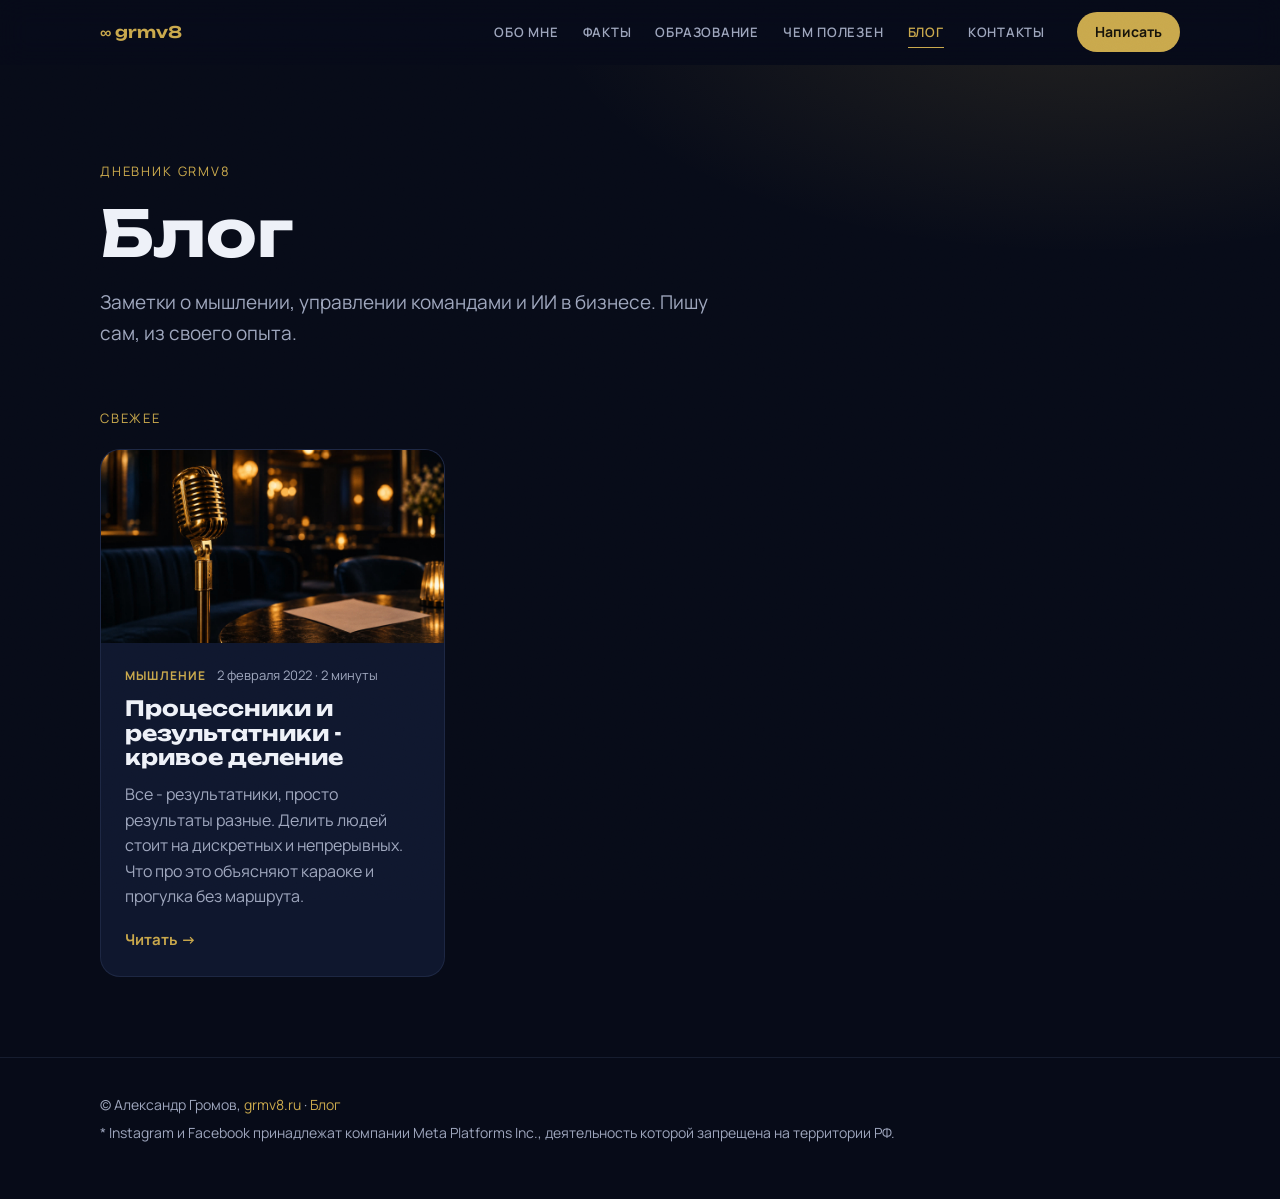
==== blog/index.html @ 62d832f7 "grmv8.ru: верхнее меню на всех страницах и виджет «осталось читать» в статье Co-Authored-By: Claude " ====
<!DOCTYPE html>
<html lang="ru">
<head>
<meta charset="UTF-8">
<meta name="viewport" content="width=device-width, initial-scale=1, viewport-fit=cover">
<title>Блог Александра Громова - мышление, управление, ИИ</title>
<meta name="description" content="Заметки Александра Громова (grmv8) о мышлении, управлении командами и ИИ в бизнесе. Из опыта топ-менеджера и трекера.">
<link rel="canonical" href="https://grmv8.ru/blog/">
<meta name="robots" content="index, follow">
<meta property="og:type" content="website">
<meta property="og:url" content="https://grmv8.ru/blog/">
<meta property="og:title" content="Блог Александра Громова">
<meta property="og:description" content="Заметки о мышлении, управлении командами и ИИ в бизнесе.">
<meta property="og:image" content="https://grmv8.ru/img/blog/diskretnye-i-nepreryvnye-og.jpg">
<meta property="og:locale" content="ru_RU">
<meta name="twitter:card" content="summary_large_image">
<link rel="icon" type="image/svg+xml" href="data:image/svg+xml;charset=utf-8,%3Csvg xmlns='http://www.w3.org/2000/svg' viewBox='0 0 100 100'%3E%3Cstyle%3E@keyframes rot { 0%25, 20%25 { transform: rotate(0deg); } 40%25, 70%25 { transform: rotate(90deg); } 90%25, 100%25 { transform: rotate(0deg); } } .sym { font-family: sans-serif; font-size: 80px; font-weight: bold; fill: %23c9a84c; transform-origin: 50px 50px; animation: rot 4s infinite ease-in-out; }%3C/style%3E%3Crect width='100' height='100' fill='%230b1224' rx='20'/%3E%3Ctext x='50' y='76' text-anchor='middle' class='sym'%3E∞%3C/text%3E%3C/svg%3E">
<link rel="preconnect" href="https://fonts.googleapis.com">
<link rel="preconnect" href="https://fonts.gstatic.com" crossorigin>
<link href="https://fonts.googleapis.com/css2?family=Manrope:wght@400;500;600;700&family=Unbounded:wght@500;600;700&display=swap" rel="stylesheet">
<link rel="stylesheet" href="/blog/blog.css">

<script type="application/ld+json">
{
  "@context": "https://schema.org",
  "@type": "Blog",
  "name": "Блог Александра Громова",
  "url": "https://grmv8.ru/blog/",
  "inLanguage": "ru-RU",
  "author": {"@type": "Person", "@id": "https://grmv8.ru/#person", "name": "Александр Громов", "url": "https://grmv8.ru/"},
  "blogPost": [
    {"@type": "BlogPosting", "headline": "Процессники и результатники - кривое деление", "url": "https://grmv8.ru/blog/diskretnye-i-nepreryvnye/", "datePublished": "2022-02-02", "image": "https://grmv8.ru/img/blog/diskretnye-i-nepreryvnye.jpg"}
  ]
}
</script>
</head>
<body>
<div class="prog" aria-hidden="true"></div>

<div class="topbar">
  <div class="wrap">
    <a class="tlogo" href="/"><span>∞</span> grmv8</a>
    <nav class="tnav" id="tnav">
      <a href="/#kto">Обо мне</a>
      <a href="/#fakty">Факты</a>
      <a href="/#obrazovanie">Образование</a>
      <a href="/#napravleniya">Чем полезен</a>
      <a href="/blog/" class="on">Блог</a>
      <a href="/#kontakty">Контакты</a>
    </nav>
    <a class="tcta" href="https://t.me/grmv8">Написать</a>
    <button class="burger" type="button" aria-label="Меню" aria-controls="tnav" aria-expanded="false"><i></i><i></i><i></i></button>
  </div>
</div>

<header class="bhead">
  <div class="wrap">
    <div class="kicker">Дневник grmv8</div>
    <h1>Блог</h1>
    <p>Заметки о мышлении, управлении командами и ИИ в бизнесе. Пишу сам, из своего опыта.</p>
  </div>
</header>

<main class="fresh">
  <div class="wrap">
    <div class="kicker">Свежее</div>
    <div class="plist">
      <a class="pcard rv" href="/blog/diskretnye-i-nepreryvnye/">
        <img src="/img/blog/diskretnye-i-nepreryvnye.jpg" alt="Золотой микрофон в пустом караоке-баре" width="1600" height="900" loading="lazy">
        <div class="in">
          <div class="pmeta"><b>Мышление</b>2 февраля 2022 · 2 минуты</div>
          <h2>Процессники и результатники - кривое деление</h2>
          <p>Все - результатники, просто результаты разные. Делить людей стоит на дискретных и непрерывных. Что про это объясняют караоке и прогулка без маршрута.</p>
          <span class="go">Читать →</span>
        </div>
      </a>
    </div>
  </div>
</main>

<footer>
  <div class="wrap">
    <p>© Александр Громов, <a href="/">grmv8.ru</a> · <a href="/blog/">Блог</a></p>
    <p>* Instagram и Facebook принадлежат компании Meta Platforms Inc., деятельность которой запрещена на территории РФ.</p>
  </div>
</footer>

<script>
(function(){
  var prog=document.querySelector('.prog');
  function onScroll(){var h=document.documentElement,m=h.scrollHeight-h.clientHeight;prog.style.transform='scaleX('+(m>0?h.scrollTop/m:0)+')'}
  addEventListener('scroll',onScroll,{passive:true});onScroll();
  // top navigation
  var bar=document.querySelector('.topbar'),bg=bar.querySelector('.burger');
  bg.addEventListener('click',function(){var o=bar.classList.toggle('open');bg.setAttribute('aria-expanded',o)});
  bar.querySelectorAll('.tnav a').forEach(function(a){a.addEventListener('click',function(){bar.classList.remove('open');bg.setAttribute('aria-expanded','false')})});
  addEventListener('scroll',function(){bar.classList.toggle('solid',scrollY>40)},{passive:true});
  var io=new IntersectionObserver(function(es){es.forEach(function(e){if(e.isIntersecting){e.target.classList.add('on');io.unobserve(e.target)}})},{threshold:.15});
  document.querySelectorAll('.rv').forEach(function(el){io.observe(el)});
})();
</script>
</body>
</html>
---- blog/blog.css ----
:root{
  --ink:#070b18; --ink2:#0b1224; --card:#0f172e; --line:rgba(150,170,230,.11);
  --gold:#c9a84c; --gold2:#e0bf5e; --text:#eef1f8; --muted:#9ea6bd;
}
*{box-sizing:border-box}
html{scroll-behavior:smooth}
body{margin:0;background:var(--ink);color:var(--text);font:400 17px/1.6 Manrope,system-ui,sans-serif;-webkit-font-smoothing:antialiased}
a{color:inherit}
img{max-width:100%;height:auto}
h1,h2,h3{font-family:Unbounded,Manrope,sans-serif;font-weight:700;line-height:1.18;margin:0}
.wrap{max-width:1120px;margin:0 auto;padding:0 20px}
.gold{color:var(--gold)}

/* top navigation */
.topbar{position:sticky;top:0;z-index:50;background:rgba(7,11,24,.72);backdrop-filter:blur(14px) saturate(140%);-webkit-backdrop-filter:blur(14px) saturate(140%);border-bottom:1px solid transparent;transition:background .3s,border-color .3s}
.topbar.solid{background:rgba(7,11,24,.9);border-bottom-color:var(--line)}
.topbar .wrap{display:flex;align-items:center;gap:22px;min-height:64px}
.tlogo{font:600 16px Unbounded,sans-serif;color:var(--gold);text-decoration:none;white-space:nowrap}
.tlogo span{display:inline-block;transition:transform .6s}
.tlogo:hover span{transform:rotate(180deg)}
.tnav{display:flex;gap:4px;margin-left:auto}
.tnav a{position:relative;padding:8px 10px;font-size:13px;font-weight:600;letter-spacing:.06em;text-transform:uppercase;text-decoration:none;color:var(--muted);transition:color .2s}
.tnav a::after{content:"";position:absolute;left:10px;right:10px;bottom:2px;height:1px;background:var(--gold);transform:scaleX(0);transform-origin:0 50%;transition:transform .35s}
.tnav a:hover,.tnav a.on{color:var(--gold)}
.tnav a:hover::after,.tnav a.on::after{transform:scaleX(1)}
.tcta{padding:9px 18px;border-radius:999px;background:var(--gold);color:#16130a;font-weight:700;font-size:14px;text-decoration:none;white-space:nowrap;transition:background .2s}
.tcta:hover{background:var(--gold2)}
.burger{display:none;width:44px;height:44px;margin-right:-10px;border:0;background:none;cursor:pointer;padding:12px 10px;flex-direction:column;justify-content:space-between}
.burger i{display:block;height:2px;border-radius:2px;background:var(--text);transition:transform .3s,opacity .3s}
.topbar.open .burger i:nth-child(1){transform:translateY(8px) rotate(45deg)}
.topbar.open .burger i:nth-child(2){opacity:0}
.topbar.open .burger i:nth-child(3){transform:translateY(-8px) rotate(-45deg)}
@media (max-width:1000px){
  .burger{display:flex}
  .tcta{margin-left:auto}
  .tnav{position:absolute;top:100%;left:0;right:0;flex-direction:column;gap:0;margin:0;padding:8px 20px 18px;background:rgba(7,11,24,.97);border-bottom:1px solid var(--line);opacity:0;visibility:hidden;transform:translateY(-8px);transition:opacity .25s,transform .25s,visibility .25s}
  .topbar.open .tnav{opacity:1;visibility:visible;transform:none}
  .tnav a{padding:14px 0;font-size:14px;border-bottom:1px solid var(--line)}
  .tnav a:last-child{border-bottom:0}
  .tnav a::after{display:none}
}
section[id]{scroll-margin-top:72px}

/* blog index */
.bhead{padding:clamp(48px,8vw,96px) 0 36px;background:radial-gradient(900px 420px at 85% -20%,rgba(201,168,76,.14),transparent 60%)}
.kicker{font-size:13px;letter-spacing:.14em;text-transform:uppercase;color:var(--gold);margin-bottom:14px}
.bhead h1{font-size:clamp(34px,6vw,64px);margin-bottom:16px}
.bhead p{max-width:640px;color:var(--muted);font-size:19px;margin:0}
.fresh{padding:24px 0 80px}
.fresh .kicker{margin-bottom:20px}
.plist{display:grid;grid-template-columns:repeat(auto-fill,minmax(320px,1fr));gap:22px}
.pcard{display:flex;flex-direction:column;background:var(--card);border:1px solid var(--line);border-radius:20px;overflow:hidden;text-decoration:none;transition:.3s}
.pcard:hover{border-color:rgba(201,168,76,.55);transform:translateY(-4px);box-shadow:0 24px 50px -20px rgba(0,0,0,.6)}
.pcard img{display:block;width:100%;aspect-ratio:16/9;object-fit:cover}
.pcard .in{padding:22px 24px 24px;display:flex;flex-direction:column;flex:1}
.pmeta{font-size:13px;color:var(--muted);margin-bottom:10px}
.pmeta b{color:var(--gold);font-weight:700;letter-spacing:.1em;text-transform:uppercase;font-size:12px;margin-right:10px}
.pcard h2{font-size:21px;margin-bottom:12px}
.pcard p{margin:0 0 18px;color:var(--muted);font-size:16px}
.pcard .go{margin-top:auto;color:var(--gold);font-weight:700;font-size:15px}

/* article */
.post{display:grid;grid-template-columns:minmax(0,1fr) 300px;gap:56px;padding:40px 0 72px;align-items:start}
@media (max-width:980px){.post{grid-template-columns:1fr;gap:36px}}
.crumbs{font-size:12px;letter-spacing:.12em;text-transform:uppercase;color:var(--muted);margin-bottom:18px}
.crumbs a{text-decoration:none}
.crumbs a:hover{color:var(--gold)}
.crumbs i{font-style:normal;opacity:.4;margin:0 8px}
.post h1{font-size:clamp(30px,4.6vw,48px);margin-bottom:26px;letter-spacing:-.01em}
.hero-fig{margin:0 0 26px}
.hero-fig img{display:block;width:100%;aspect-ratio:16/9;object-fit:cover;border-radius:18px;border:1px solid var(--line)}
.dek{font:italic 400 clamp(19px,2.2vw,23px)/1.5 Lora,Georgia,serif;color:#d9deec;margin:0 0 22px;max-width:640px}
.byline{display:flex;flex-wrap:wrap;align-items:center;gap:8px 12px;font-size:14px;color:var(--muted);padding-bottom:24px;border-bottom:1px solid var(--line);margin-bottom:30px}
.byline img{width:34px;height:34px;border-radius:50%;object-fit:cover;object-position:50% 12%;border:1px solid rgba(201,168,76,.5)}
.byline b{color:var(--text)}
.byline .dot{opacity:.4}
.byline a{color:var(--gold)}
.toc{background:linear-gradient(160deg,rgba(201,168,76,.08),rgba(201,168,76,0) 60%),var(--card);border:1px solid var(--line);border-radius:16px;padding:20px 22px;margin-bottom:36px}
.toc small{display:block;font-size:12px;letter-spacing:.14em;text-transform:uppercase;color:var(--gold);margin-bottom:12px}
.toc ol{margin:0;padding:0;list-style:none;display:grid;grid-template-columns:1fr 1fr;gap:10px 28px;counter-reset:t}
.toc li{counter-increment:t;font-size:15px}
.toc li::before{content:"0" counter(t);color:var(--gold);font:700 12px Unbounded,sans-serif;margin-right:10px}
.toc a{text-decoration:none;color:var(--text)}
.toc a:hover{color:var(--gold)}
@media (max-width:560px){.toc ol{grid-template-columns:1fr}}
.body{font:400 19px/1.75 Lora,Georgia,serif;color:#dde2ef;max-width:680px}
.body p{margin:0 0 22px}
.body .first{font-weight:600;font-size:21px;color:var(--text)}
.body a{color:var(--gold);text-decoration-color:rgba(201,168,76,.4);text-underline-offset:3px}
.body a:hover{text-decoration-color:var(--gold)}
.num{font:700 12px Unbounded,sans-serif;color:var(--gold);margin:44px 0 8px;letter-spacing:.1em}
.body h2{font-size:clamp(22px,3vw,28px);margin:0 0 18px;color:var(--text)}
.quote{margin:34px 0;padding:22px 26px;border-left:3px solid var(--gold);background:linear-gradient(90deg,rgba(201,168,76,.12),rgba(201,168,76,0) 80%);border-radius:0 14px 14px 0}
.quote p{margin:0;font:600 clamp(20px,2.6vw,25px)/1.45 Unbounded,sans-serif;color:var(--text)}
.quote small{display:block;margin-top:10px;font:400 13px Manrope,sans-serif;color:var(--muted);letter-spacing:.08em;text-transform:uppercase}
.note{margin:30px 0;padding:18px 22px;background:var(--card);border:1px solid var(--line);border-radius:14px;font:400 16px/1.6 Manrope,sans-serif;color:var(--muted)}
.note b{color:var(--text)}
.src{font:400 14px Manrope,sans-serif;color:var(--muted);margin-top:34px}
.share{display:flex;flex-wrap:wrap;align-items:center;gap:10px;margin:28px 0 0;font:400 14px Manrope,sans-serif;color:var(--muted)}
.share a,.share button{font:600 14px Manrope,sans-serif;color:var(--text);background:none;border:1px solid var(--line);border-radius:999px;padding:8px 16px;text-decoration:none;cursor:pointer;transition:.2s}
.share a:hover,.share button:hover{border-color:var(--gold);color:var(--gold)}

/* sidebar */
.side{position:sticky;top:88px;display:grid;gap:16px}
@media (max-width:980px){.side{position:static}}
.scard{background:var(--card);border:1px solid var(--line);border-top:2px solid var(--gold);border-radius:18px;padding:22px}
.scard small{display:block;font-size:12px;letter-spacing:.14em;text-transform:uppercase;color:var(--muted);margin-bottom:10px}
.scard h3{font-size:18px;margin-bottom:10px}
.scard p{margin:0 0 14px;color:var(--muted);font-size:15px}
.scard ul{list-style:none;margin:0 0 18px;padding:0;font-size:15px}
.scard li{padding-left:22px;position:relative;margin-bottom:6px}
.scard li::before{content:"∞";position:absolute;left:0;color:var(--gold);font-size:13px;top:2px}
.scard .hint{margin:10px 0 0;font-size:13px;text-align:center}
.btn{display:flex;justify-content:center;align-items:center;gap:8px;padding:13px 18px;border-radius:12px;font-weight:700;text-decoration:none;transition:.2s}
.btn-gold{position:relative;overflow:hidden;background:var(--gold);color:#16130a;box-shadow:0 12px 32px -12px rgba(224,191,94,.6)}
.btn-gold:hover{background:var(--gold2)}
.btn-gold::after{content:"";position:absolute;top:0;left:-60%;width:40%;height:100%;background:linear-gradient(100deg,transparent,rgba(255,255,255,.55),transparent);transform:skewX(-20deg);animation:sweep 5s 2.5s infinite;pointer-events:none}
@keyframes sweep{0%{left:-60%}28%,100%{left:130%}}
.btn-line{border:1px solid var(--line);color:var(--text)}
.btn-line:hover{border-color:var(--gold);color:var(--gold)}

/* bottom cta and nav */
.cta{margin:8px 0 0;padding:clamp(28px,5vw,44px);border:1px solid rgba(201,168,76,.35);border-radius:22px;background:radial-gradient(600px 260px at 90% 0,rgba(201,168,76,.16),transparent 70%),var(--card);display:grid;grid-template-columns:1fr auto;gap:24px;align-items:center}
.cta h2{font-size:clamp(22px,3vw,30px);margin-bottom:10px}
.cta p{margin:0;color:var(--muted)}
@media (max-width:720px){.cta{grid-template-columns:1fr}}
.pnav{display:flex;flex-wrap:wrap;gap:12px;margin:28px 0 72px}
.pnav a{flex:1 1 220px;padding:16px 20px;border:1px solid var(--line);border-radius:16px;text-decoration:none;transition:.2s}
.pnav a:hover{border-color:var(--gold)}
.pnav small{display:block;color:var(--muted);font-size:13px}
.pnav strong{font-size:16px}

footer{padding:36px 0 48px;border-top:1px solid var(--line);color:var(--muted);font-size:14px}
footer p{margin:0 0 6px}
footer a{color:var(--gold);text-decoration:none}

/* premium touches */
.prog{position:fixed;top:0;left:0;right:0;height:2px;z-index:70;background:linear-gradient(90deg,#8a6d2a,#f0d27a,#c9a84c);transform-origin:0 50%;transform:scaleX(0);box-shadow:0 0 12px rgba(240,210,122,.6);pointer-events:none}
body::after{content:"";position:fixed;inset:0;z-index:60;pointer-events:none;opacity:.07;mix-blend-mode:overlay;background:url("data:image/svg+xml;utf8,<svg xmlns='http://www.w3.org/2000/svg' width='180' height='180'><filter id='n'><feTurbulence type='fractalNoise' baseFrequency='.85' numOctaves='3' stitchTiles='stitch'/></filter><rect width='100%' height='100%' filter='url(%23n)'/></svg>")}
.rv{opacity:0;transform:translateY(22px);transition:opacity .8s ease,transform .8s ease}
.rv.on{opacity:1;transform:none}
@media (prefers-reduced-motion:reduce){.rv{opacity:1;transform:none;transition:none}.btn-gold::after{display:none}}

/* reading widget: minutes left */
.rw{position:fixed;right:22px;bottom:22px;z-index:65;display:flex;align-items:center;gap:8px;padding:6px 6px 6px 8px;background:rgba(11,18,36,.88);backdrop-filter:blur(12px) saturate(150%);-webkit-backdrop-filter:blur(12px) saturate(150%);border:1px solid rgba(201,168,76,.28);border-radius:999px;box-shadow:0 18px 40px -16px rgba(0,0,0,.7);font:600 13px Manrope,sans-serif;color:var(--text);opacity:0;transform:translateY(14px);pointer-events:none;transition:opacity .4s,transform .4s}
.rw.on{opacity:1;transform:none;pointer-events:auto}
.rw-ring{width:34px;height:34px;flex:none;transform:rotate(-90deg)}
.rw-ring circle{fill:none;stroke-width:3}
.rw-ring .bg{stroke:rgba(150,170,230,.16)}
.rw-ring .fg{stroke:var(--gold2);stroke-linecap:round;stroke-dasharray:94.25;stroke-dashoffset:94.25;transition:stroke-dashoffset .15s linear}
.rw-time{white-space:nowrap;padding-right:6px}
.rw-time b{color:var(--gold2);font-size:15px;margin-right:4px}
.rw-top,.rw-cta{display:inline-flex;align-items:center;justify-content:center;height:36px;border-radius:999px;text-decoration:none;cursor:pointer;overflow:hidden;max-width:0;padding:0;opacity:0;transition:max-width .35s,opacity .3s,padding .35s,background .2s}
.rw-top{border:1px solid var(--line);background:none;color:var(--text);font-size:16px}
.rw-top:hover{border-color:var(--gold);color:var(--gold)}
.rw-cta{background:var(--gold);color:#16130a;font-weight:700;white-space:nowrap}
.rw-cta:hover{background:var(--gold2)}
.rw.up .rw-top{max-width:36px;min-width:36px;opacity:1}
.rw.cta .rw-cta{max-width:160px;padding:0 16px;opacity:1}
@media (max-width:560px){.rw{right:14px;bottom:14px}.rw.cta .rw-cta{padding:0 12px}}
@media (prefers-reduced-motion:reduce){.rw,.rw-ring .fg,.rw-top,.rw-cta{transition:none}}
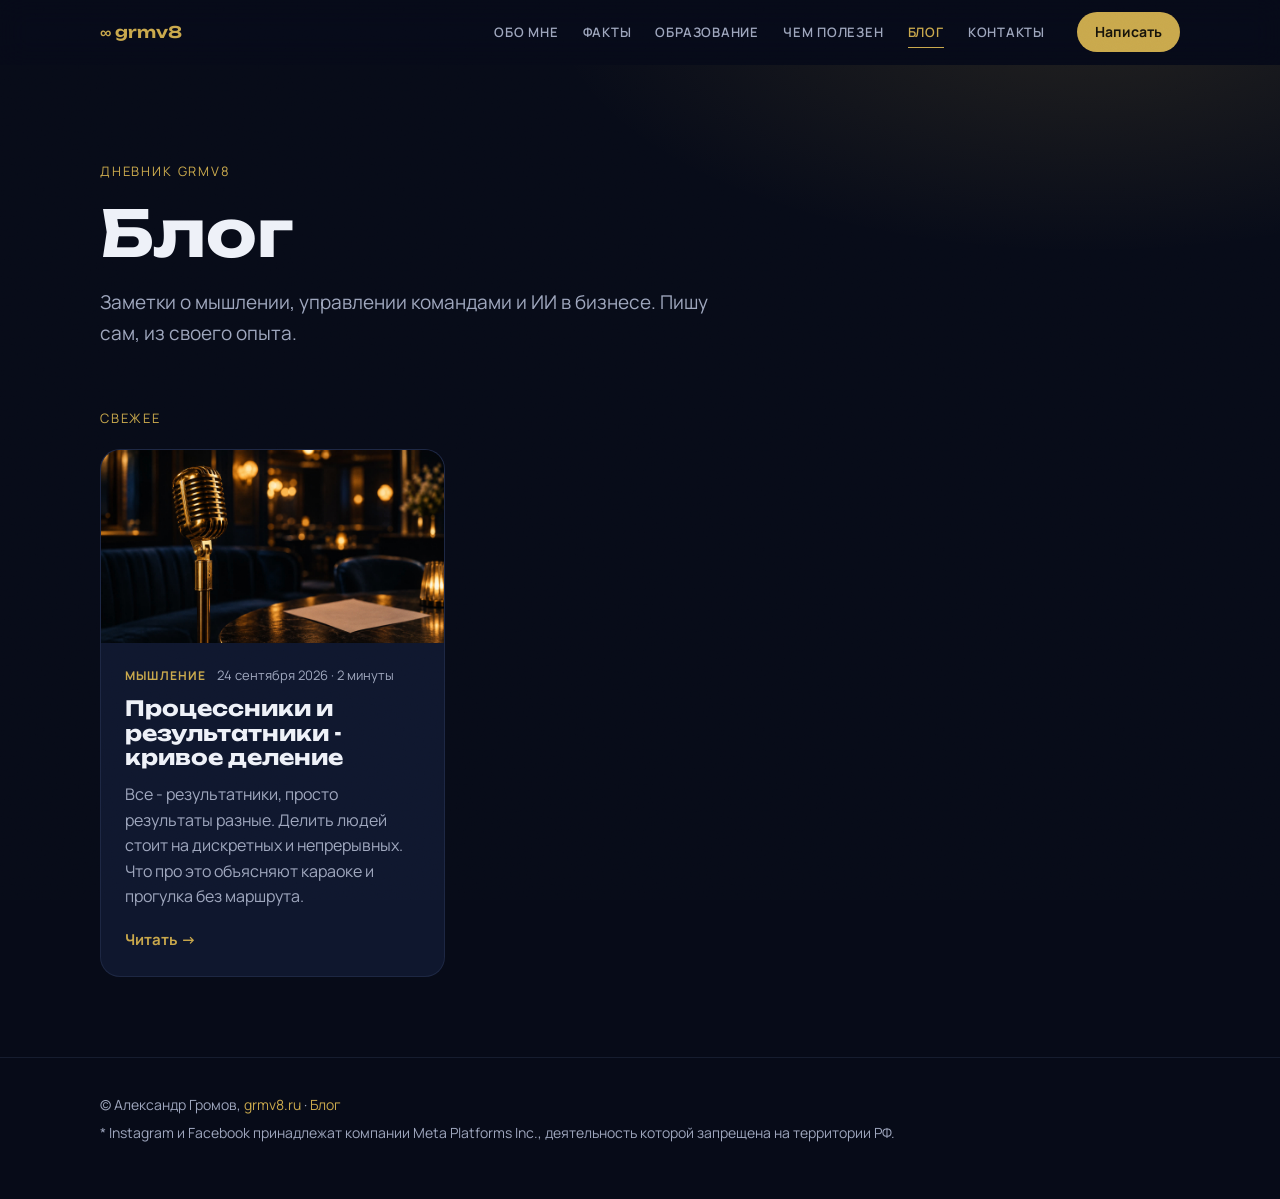
==== commit 82ba5307: "Блог: статья датирована публикацией на сайте (24.09.2026), оригинал из Facebook 02.02.2022 - сноской" ====
--- a/blog/index.html
+++ b/blog/index.html
@@ -29,7 +29,7 @@
   "inLanguage": "ru-RU",
   "author": {"@type": "Person", "@id": "https://grmv8.ru/#person", "name": "Александр Громов", "url": "https://grmv8.ru/"},
   "blogPost": [
-    {"@type": "BlogPosting", "headline": "Процессники и результатники - кривое деление", "url": "https://grmv8.ru/blog/diskretnye-i-nepreryvnye/", "datePublished": "2022-02-02", "image": "https://grmv8.ru/img/blog/diskretnye-i-nepreryvnye.jpg"}
+    {"@type": "BlogPosting", "headline": "Процессники и результатники - кривое деление", "url": "https://grmv8.ru/blog/diskretnye-i-nepreryvnye/", "datePublished": "2026-09-24", "image": "https://grmv8.ru/img/blog/diskretnye-i-nepreryvnye.jpg"}
   ]
 }
 </script>
@@ -68,7 +68,7 @@
       <a class="pcard rv" href="/blog/diskretnye-i-nepreryvnye/">
         <img src="/img/blog/diskretnye-i-nepreryvnye.jpg" alt="Золотой микрофон в пустом караоке-баре" width="1600" height="900" loading="lazy">
         <div class="in">
-          <div class="pmeta"><b>Мышление</b>2 февраля 2022 · 2 минуты</div>
+          <div class="pmeta"><b>Мышление</b>24 сентября 2026 · 2 минуты</div>
           <h2>Процессники и результатники - кривое деление</h2>
           <p>Все - результатники, просто результаты разные. Делить людей стоит на дискретных и непрерывных. Что про это объясняют караоке и прогулка без маршрута.</p>
           <span class="go">Читать →</span>
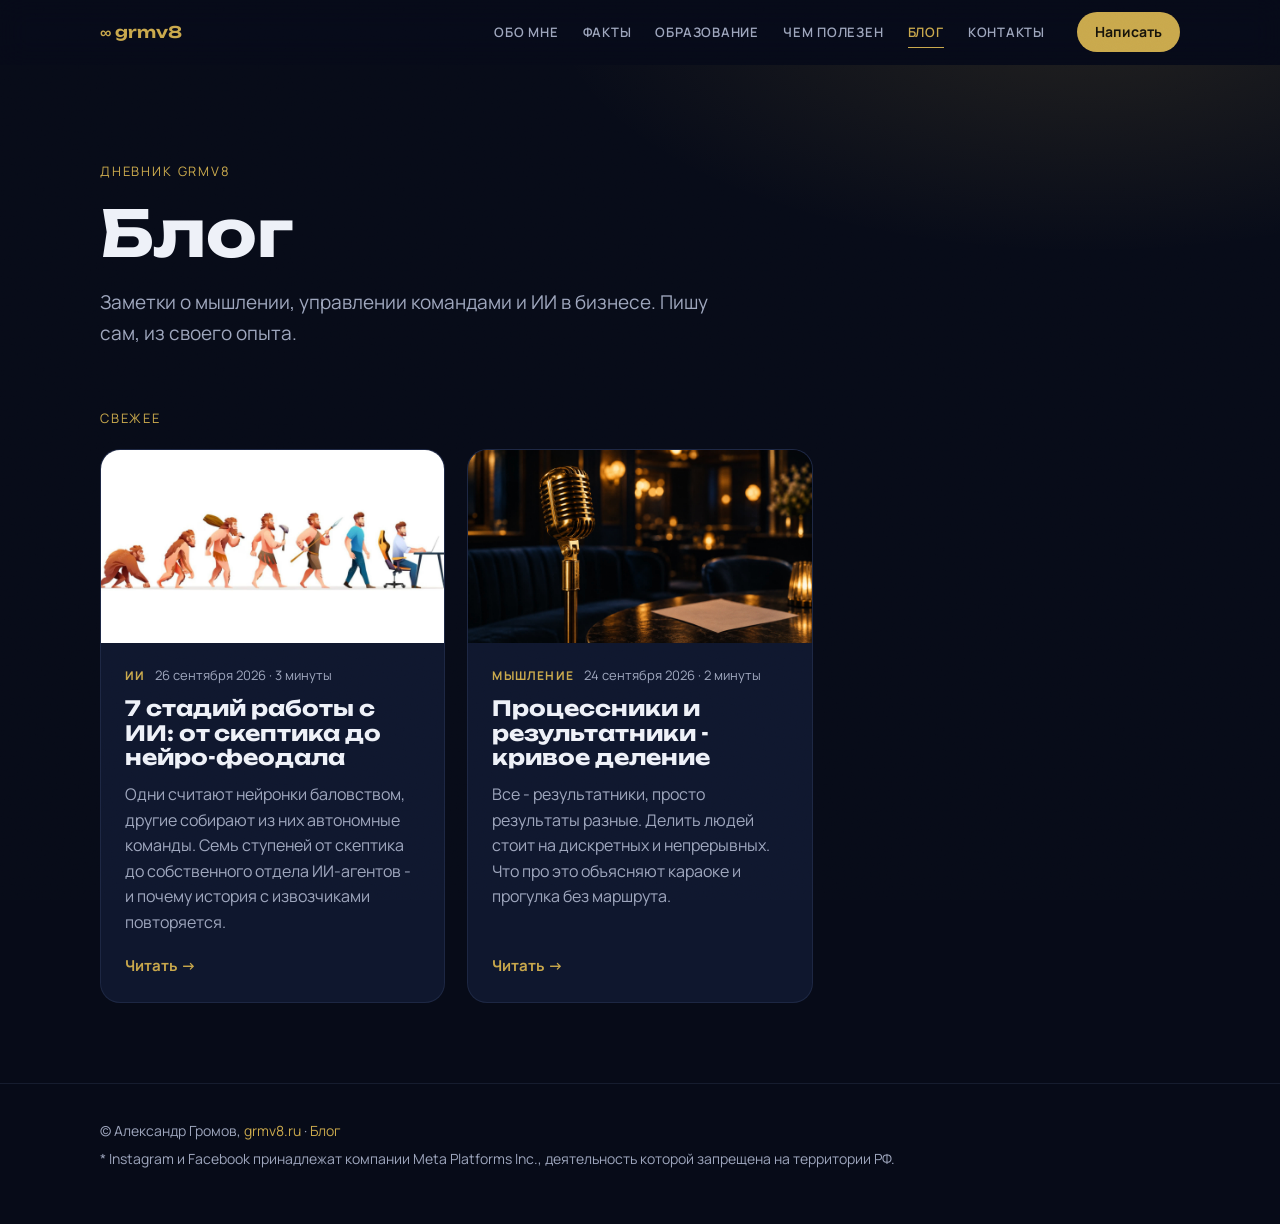
==== commit 7ad140e4: "Блог: статья «7 стадий работы с ИИ: от скептика до нейро-феодала» из урока спринта ТурбоРилс Co-Auth" ====
--- a/blog/index.html
+++ b/blog/index.html
@@ -29,6 +29,7 @@
   "inLanguage": "ru-RU",
   "author": {"@type": "Person", "@id": "https://grmv8.ru/#person", "name": "Александр Громов", "url": "https://grmv8.ru/"},
   "blogPost": [
+    {"@type": "BlogPosting", "headline": "7 стадий работы с ИИ: от скептика до нейро-феодала", "url": "https://grmv8.ru/blog/nejro-feodal/", "datePublished": "2026-09-26", "image": "https://grmv8.ru/img/blog/nejro-feodal.jpg"},
     {"@type": "BlogPosting", "headline": "Процессники и результатники - кривое деление", "url": "https://grmv8.ru/blog/diskretnye-i-nepreryvnye/", "datePublished": "2026-09-24", "image": "https://grmv8.ru/img/blog/diskretnye-i-nepreryvnye.jpg"}
   ]
 }
@@ -65,6 +66,15 @@
   <div class="wrap">
     <div class="kicker">Свежее</div>
     <div class="plist">
+      <a class="pcard rv" href="/blog/nejro-feodal/">
+        <img src="/img/blog/nejro-feodal.jpg" alt="Эволюция человека: от обезьяны до человека за ноутбуком" width="1600" height="900" loading="lazy">
+        <div class="in">
+          <div class="pmeta"><b>ИИ</b>26 сентября 2026 · 3 минуты</div>
+          <h2>7 стадий работы с ИИ: от скептика до нейро-феодала</h2>
+          <p>Одни считают нейронки баловством, другие собирают из них автономные команды. Семь ступеней от скептика до собственного отдела ИИ-агентов - и почему история с извозчиками повторяется.</p>
+          <span class="go">Читать →</span>
+        </div>
+      </a>
       <a class="pcard rv" href="/blog/diskretnye-i-nepreryvnye/">
         <img src="/img/blog/diskretnye-i-nepreryvnye.jpg" alt="Золотой микрофон в пустом караоке-баре" width="1600" height="900" loading="lazy">
         <div class="in">
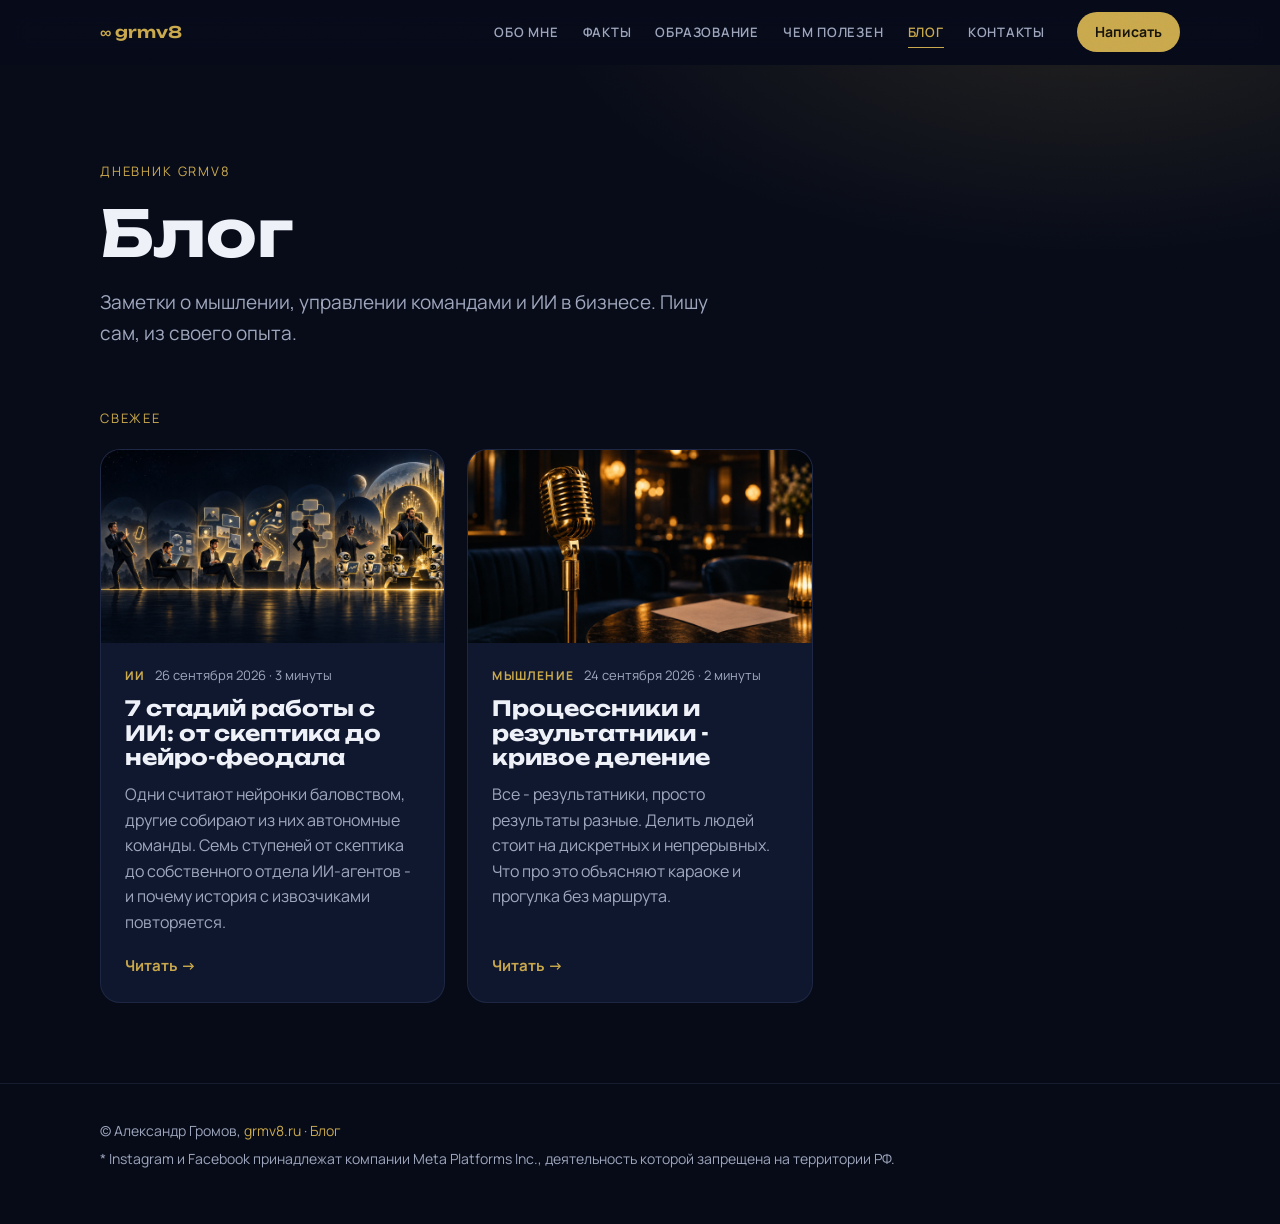
==== commit e83a5980: "Блог: своя обложка статьи про нейро-феодала вместо стоковой Co-Authored-By: Claude Opus 5.5 <noreply" ====
--- a/blog/index.html
+++ b/blog/index.html
@@ -67,7 +67,7 @@
     <div class="kicker">Свежее</div>
     <div class="plist">
       <a class="pcard rv" href="/blog/nejro-feodal/">
-        <img src="/img/blog/nejro-feodal.jpg" alt="Эволюция человека: от обезьяны до человека за ноутбуком" width="1600" height="900" loading="lazy">
+        <img src="/img/blog/nejro-feodal.jpg" alt="Семь стадий работы с ИИ: от скептика с телефоном до нейро-феодала на троне среди ИИ-агентов" width="1600" height="900" loading="lazy">
         <div class="in">
           <div class="pmeta"><b>ИИ</b>26 сентября 2026 · 3 минуты</div>
           <h2>7 стадий работы с ИИ: от скептика до нейро-феодала</h2>
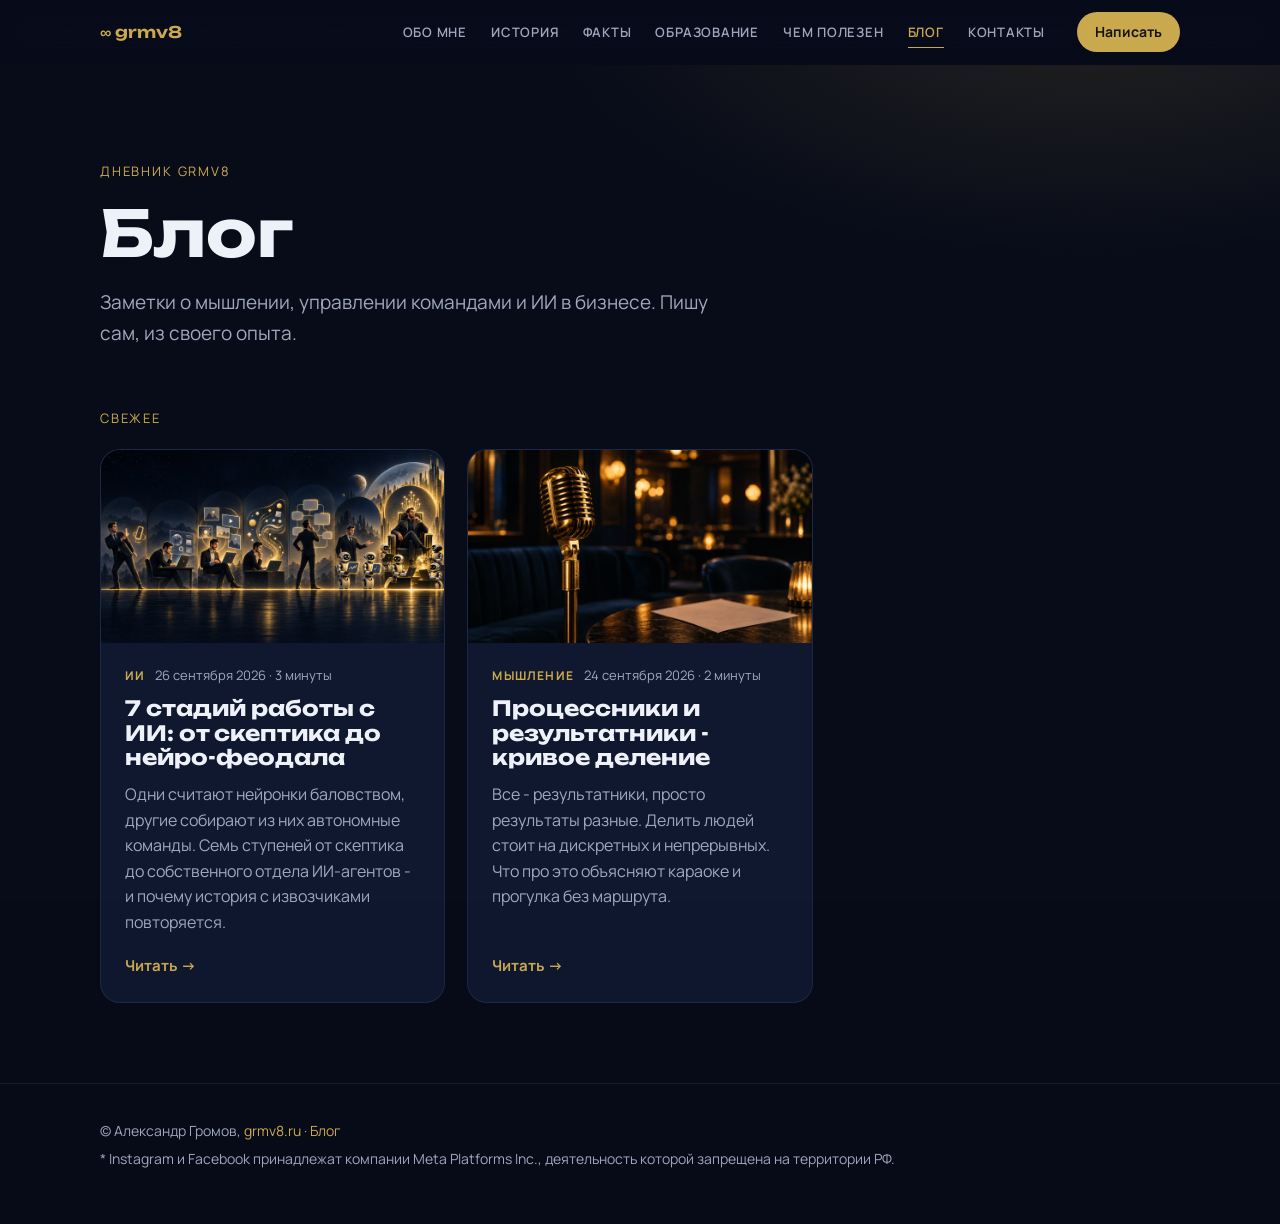
==== commit 26eba8c5: "Страница «Моя история» и ссылки на неё с главной Новая страница /istoriya/ с хроникой и фото, пункт " ====
--- a/blog/index.html
+++ b/blog/index.html
@@ -34,8 +34,15 @@
   ]
 }
 </script>
+<!-- Yandex.Metrika counter -->
+<script>
+(function(m,e,t,r,i,k,a){m[i]=m[i]||function(){(m[i].a=m[i].a||[]).push(arguments)};m[i].l=1*new Date();for(var j=0;j<document.scripts.length;j++){if(document.scripts[j].src===r){return;}}k=e.createElement(t),a=e.getElementsByTagName(t)[0],k.async=1,k.src=r,a.parentNode.insertBefore(k,a)})(window,document,"script","https://mc.yandex.ru/metrika/tag.js","ym");
+ym(113074093,"init",{clickmap:true,trackLinks:true,accurateTrackBounce:true,webvisor:true});
+</script>
+<!-- /Yandex.Metrika counter -->
 </head>
 <body>
+<noscript><div><img src="https://mc.yandex.ru/watch/113074093" style="position:absolute;left:-9999px" alt=""></div></noscript>
 <div class="prog" aria-hidden="true"></div>
 
 <div class="topbar">
@@ -43,6 +50,7 @@
     <a class="tlogo" href="/"><span>∞</span> grmv8</a>
     <nav class="tnav" id="tnav">
       <a href="/#kto">Обо мне</a>
+      <a href="/istoriya/">История</a>
       <a href="/#fakty">Факты</a>
       <a href="/#obrazovanie">Образование</a>
       <a href="/#napravleniya">Чем полезен</a>
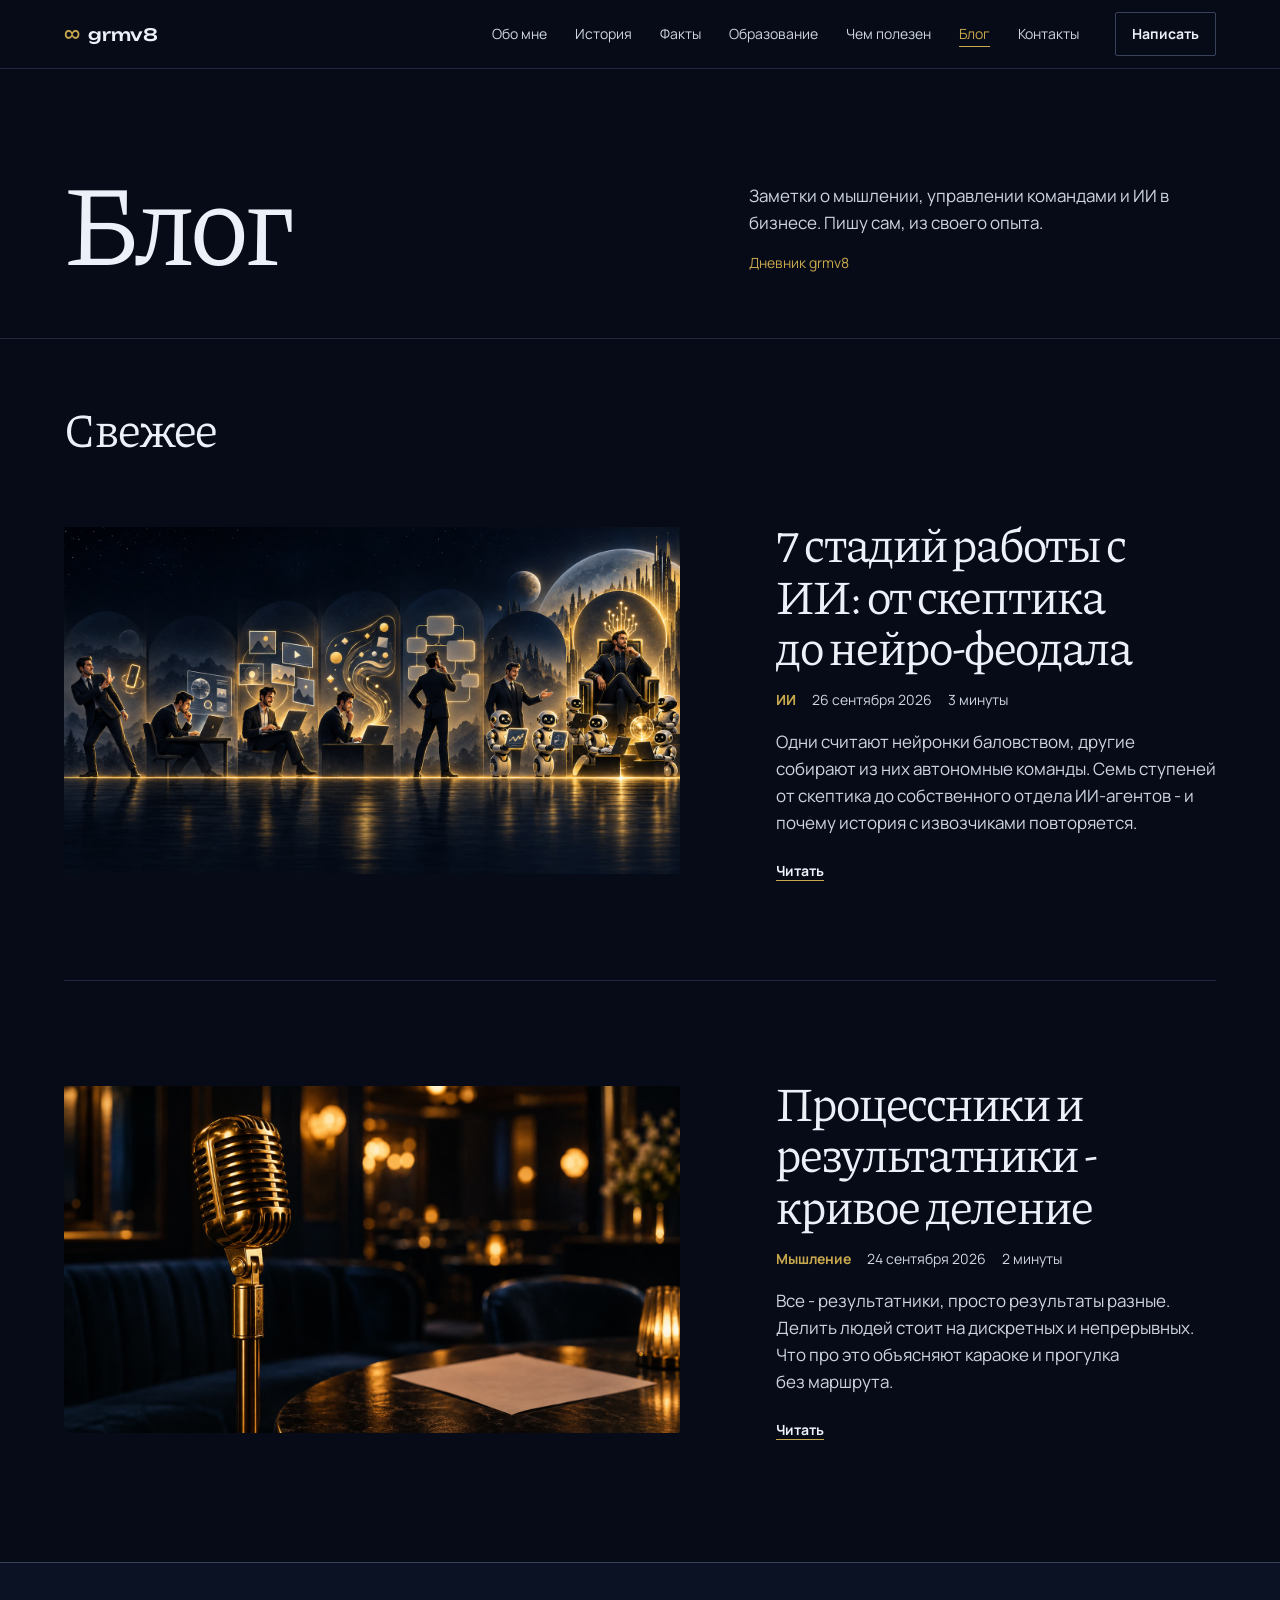
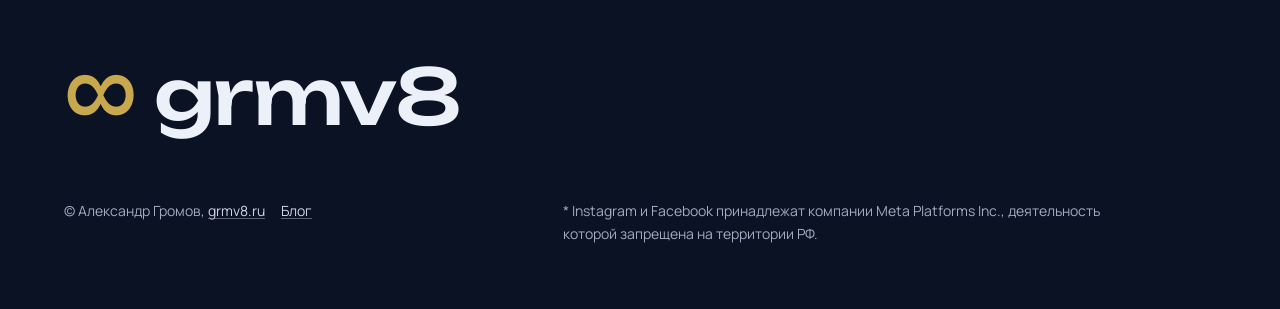
==== commit 2207e042: "Редизайн Hallmark переезжает из /new/ в корень grmv8.ru Индексация, canonical и Метрика 113074093 во" ====
--- a/blog/index.html
+++ b/blog/index.html
@@ -4,9 +4,7 @@
 <meta charset="UTF-8">
 <meta name="viewport" content="width=device-width, initial-scale=1, viewport-fit=cover">
 <title>Блог Александра Громова - мышление, управление, ИИ</title>
-<meta name="description" content="Заметки Александра Громова (grmv8) о мышлении, управлении командами и ИИ в бизнесе. Из опыта топ-менеджера и трекера.">
-<link rel="canonical" href="https://grmv8.ru/blog/">
-<meta name="robots" content="index, follow">
+<meta name="description" content="Заметки Александра Громова (grmv8) о мышлении, управлении командами и ИИ в бизнесе. Из опыта топ-менеджера, антикризисника и Ai-тренера.">
 <meta property="og:type" content="website">
 <meta property="og:url" content="https://grmv8.ru/blog/">
 <meta property="og:title" content="Блог Александра Громова">
@@ -14,12 +12,14 @@
 <meta property="og:image" content="https://grmv8.ru/img/blog/diskretnye-i-nepreryvnye-og.jpg">
 <meta property="og:locale" content="ru_RU">
 <meta name="twitter:card" content="summary_large_image">
+<link rel="canonical" href="https://grmv8.ru/blog/">
+<meta name="robots" content="index, follow">
 <link rel="icon" type="image/svg+xml" href="data:image/svg+xml;charset=utf-8,%3Csvg xmlns='http://www.w3.org/2000/svg' viewBox='0 0 100 100'%3E%3Cstyle%3E@keyframes rot { 0%25, 20%25 { transform: rotate(0deg); } 40%25, 70%25 { transform: rotate(90deg); } 90%25, 100%25 { transform: rotate(0deg); } } .sym { font-family: sans-serif; font-size: 80px; font-weight: bold; fill: %23c9a84c; transform-origin: 50px 50px; animation: rot 4s infinite ease-in-out; }%3C/style%3E%3Crect width='100' height='100' fill='%230b1224' rx='20'/%3E%3Ctext x='50' y='76' text-anchor='middle' class='sym'%3E∞%3C/text%3E%3C/svg%3E">
 <link rel="preconnect" href="https://fonts.googleapis.com">
 <link rel="preconnect" href="https://fonts.gstatic.com" crossorigin>
-<link href="https://fonts.googleapis.com/css2?family=Manrope:wght@400;500;600;700&family=Unbounded:wght@500;600;700&display=swap" rel="stylesheet">
-<link rel="stylesheet" href="/blog/blog.css">
-
+<link href="https://fonts.googleapis.com/css2?family=Manrope:wght@400;700&family=Piazzolla:opsz,wght@8..30,400&family=Unbounded:wght@500&display=swap" rel="stylesheet">
+<link rel="stylesheet" href="../site.css">
+<script>document.documentElement.classList.add('js');</script>
 <script type="application/ld+json">
 {
   "@context": "https://schema.org",
@@ -42,79 +42,77 @@
 <!-- /Yandex.Metrika counter -->
 </head>
 <body>
-<noscript><div><img src="https://mc.yandex.ru/watch/113074093" style="position:absolute;left:-9999px" alt=""></div></noscript>
-<div class="prog" aria-hidden="true"></div>
-
-<div class="topbar">
-  <div class="wrap">
-    <a class="tlogo" href="/"><span>∞</span> grmv8</a>
-    <nav class="tnav" id="tnav">
+<a class="skip" href="#main">К содержанию</a>
+<div class="bar">
+  <div class="container bar__in">
+    <a class="wordmark" href="/" aria-label="grmv8, на главную"><span class="inf">∞</span> grmv8</a>
+    <nav class="bar__nav" id="tnav" aria-label="Разделы">
       <a href="/#kto">Обо мне</a>
       <a href="/istoriya/">История</a>
       <a href="/#fakty">Факты</a>
       <a href="/#obrazovanie">Образование</a>
       <a href="/#napravleniya">Чем полезен</a>
-      <a href="/blog/" class="on">Блог</a>
+      <a href="/blog/" aria-current="page">Блог</a>
       <a href="/#kontakty">Контакты</a>
     </nav>
-    <a class="tcta" href="https://t.me/grmv8">Написать</a>
-    <button class="burger" type="button" aria-label="Меню" aria-controls="tnav" aria-expanded="false"><i></i><i></i><i></i></button>
+    <a class="btn btn--quiet bar__cta" href="https://t.me/grmv8">Написать</a>
+    <button class="burger" type="button" aria-controls="tnav" aria-expanded="false">Меню</button>
   </div>
 </div>
-
+<main id="main">
 <header class="bhead">
-  <div class="wrap">
-    <div class="kicker">Дневник grmv8</div>
+  <div class="container bhead__in">
     <h1>Блог</h1>
-    <p>Заметки о мышлении, управлении командами и ИИ в бизнесе. Пишу сам, из своего опыта.</p>
+    <div>
+      <p>Заметки о мышлении, управлении командами и ИИ в бизнесе. Пишу сам, из своего опыта.</p>
+      <p class="bhead__run">Дневник grmv8</p>
+    </div>
   </div>
 </header>
 
-<main class="fresh">
-  <div class="wrap">
-    <div class="kicker">Свежее</div>
+<section class="fresh" aria-labelledby="fresh-h">
+  <div class="container">
+    <h2 id="fresh-h">Свежее</h2>
     <div class="plist">
-      <a class="pcard rv" href="/blog/nejro-feodal/">
-        <img src="/img/blog/nejro-feodal.jpg" alt="Семь стадий работы с ИИ: от скептика с телефоном до нейро-феодала на троне среди ИИ-агентов" width="1600" height="900" loading="lazy">
+      <a class="pcard" href="/blog/nejro-feodal/">
+        <img src="/img/blog/nejro-feodal.jpg" alt="Семь стадий работы с ИИ: от скептика с телефоном до нейро-феодала на троне среди ИИ-агентов" width="1600" height="900">
         <div class="in">
-          <div class="pmeta"><b>ИИ</b>26 сентября 2026 · 3 минуты</div>
           <h2>7 стадий работы с ИИ: от скептика до нейро-феодала</h2>
+          <p class="meta"><b>ИИ</b><time datetime="2026-09-26">26 сентября 2026</time><span>3 минуты</span></p>
           <p>Одни считают нейронки баловством, другие собирают из них автономные команды. Семь ступеней от скептика до собственного отдела ИИ-агентов - и почему история с извозчиками повторяется.</p>
-          <span class="go">Читать →</span>
+          <span class="go">Читать</span>
         </div>
       </a>
-      <a class="pcard rv" href="/blog/diskretnye-i-nepreryvnye/">
+      <a class="pcard" href="/blog/diskretnye-i-nepreryvnye/">
         <img src="/img/blog/diskretnye-i-nepreryvnye.jpg" alt="Золотой микрофон в пустом караоке-баре" width="1600" height="900" loading="lazy">
         <div class="in">
-          <div class="pmeta"><b>Мышление</b>24 сентября 2026 · 2 минуты</div>
           <h2>Процессники и результатники - кривое деление</h2>
+          <p class="meta"><b>Мышление</b><time datetime="2026-09-24">24 сентября 2026</time><span>2 минуты</span></p>
           <p>Все - результатники, просто результаты разные. Делить людей стоит на дискретных и непрерывных. Что про это объясняют караоке и прогулка без маршрута.</p>
-          <span class="go">Читать →</span>
+          <span class="go">Читать</span>
         </div>
       </a>
     </div>
   </div>
+</section>
 </main>
 
-<footer>
-  <div class="wrap">
-    <p>© Александр Громов, <a href="/">grmv8.ru</a> · <a href="/blog/">Блог</a></p>
-    <p>* Instagram и Facebook принадлежат компании Meta Platforms Inc., деятельность которой запрещена на территории РФ.</p>
+<footer class="foot">
+  <div class="container">
+    <p class="foot__mark" aria-hidden="true"><span class="inf">∞</span> grmv8</p>
+    <div class="foot__lines">
+      <p><span>© Александр Громов, <a href="/">grmv8.ru</a></span><a href="/blog/">Блог</a></p>
+      <p>* Instagram и Facebook принадлежат компании Meta Platforms Inc., деятельность которой запрещена на территории РФ.</p>
+    </div>
   </div>
 </footer>
 
 <script>
 (function(){
-  var prog=document.querySelector('.prog');
-  function onScroll(){var h=document.documentElement,m=h.scrollHeight-h.clientHeight;prog.style.transform='scaleX('+(m>0?h.scrollTop/m:0)+')'}
-  addEventListener('scroll',onScroll,{passive:true});onScroll();
-  // top navigation
-  var bar=document.querySelector('.topbar'),bg=bar.querySelector('.burger');
-  bg.addEventListener('click',function(){var o=bar.classList.toggle('open');bg.setAttribute('aria-expanded',o)});
-  bar.querySelectorAll('.tnav a').forEach(function(a){a.addEventListener('click',function(){bar.classList.remove('open');bg.setAttribute('aria-expanded','false')})});
-  addEventListener('scroll',function(){bar.classList.toggle('solid',scrollY>40)},{passive:true});
-  var io=new IntersectionObserver(function(es){es.forEach(function(e){if(e.isIntersecting){e.target.classList.add('on');io.unobserve(e.target)}})},{threshold:.15});
-  document.querySelectorAll('.rv').forEach(function(el){io.observe(el)});
+  // top navigation: disclosure under 66rem
+  var bar=document.querySelector('.bar'),bg=bar.querySelector('.burger');
+  bg.addEventListener('click',function(){var o=bar.classList.toggle('is-open');bg.setAttribute('aria-expanded',o)});
+  bar.querySelectorAll('.bar__nav a').forEach(function(a){a.addEventListener('click',function(){bar.classList.remove('is-open');bg.setAttribute('aria-expanded','false')})});
 })();
 </script>
 </body>
--- a/site.css
+++ b/site.css
@@ -0,0 +1,383 @@
+/* Hallmark · shape: Long Document with figures (/), Long Document (/istoriya/, /blog/nejro-feodal/, /blog/diskretnye-i-nepreryvnye/), Index (/blog/), Offer (/raspakovka/) · genre: editorial · theme: brand · redesign: full · copy: verbatim · job: hire
+ * paper: oklch(15.3% 0.029 269) · accent: oklch(74.3% 0.117 90) · display: Piazzolla · body: Manrope · outlier: Unbounded (the wordmark only) · hero: Stage (/, /istoriya/), Banner (/blog/, /blog/nejro-feodal/, /blog/diskretnye-i-nepreryvnye/), Counter (/raspakovka/) · nav: edge-aligned, the ∞ grmv8 wordmark left, the seven links the site already had and a quiet «Написать» at the right edge, a hairline under; a disclosure menu under 60rem · footer: mast, the wordmark set large over the copyright and the Meta line · signature: the night edition, a broadsheet set in Piazzolla on the grmv8 navy, gold kept for figures, rules and the one Telegram action
+ * axes: dark/roman-serif/warm · posture: committed (the navy ground carries every surface; gold stays a signal) · contrast: pass · fold: pass · v2.0.0 */
+/* Hallmark · pre-emit critique: P4 H4 E4 S4 R4 V4 · weakest: R, a personal site the owner wrote long and asked to keep word for word; the argument rides on scale and order instead (the name and portrait, the figures set as headline numerals, the facts as a broadsheet grid), and the dust canvas, the drawn infinity loop, the spotlight cards, the shine sweep, the purple orbs and the count-up are gone */
+/* Hallmark · dropped /, /#kto, /#fakty, /#obrazovanie, /#napravleniya, /#kontakty, /istoriya/, /raspakovka/, /blog/, /blog/nejro-feodal/, /blog/diskretnye-i-nepreryvnye/, img/liders-2.jpg, img/liders-3.jpg, img/innopolis-cdo-2021.jpg, img/innopolis-ooc-2022.jpg, img/worldskills-2022.jpg, img/tracker-2021.jpg, img/voobrazigrad-2021.jpg, img/mediasmysly-2019.jpg · the brief keeps the test copy inside /new/, so every root link became its twin under /new/ and the certificates open from /img/ by an absolute path */
+/* Hallmark · dropped https://cdn.tailwindcss.com, https://unpkg.com/lucide@latest, Yandex.Metrika, bg-canvas · Tailwind and Lucide are replaced by this stylesheet and two inline icons, the counter must not count the test copy, the purple orb canvas fails 2a */
+/* Hallmark · reworded "Подробнее →", "Обсудить задачу →", "tr6.ru →", "Подписаться →", "Читать статью →", "Все статьи блога →", "моя история →", "Написать в Telegram →", "← Главная", "← Назад", "Читать →" to the same words without the arrow · 63 names an arrow glued to link text; every word stays */
+/* Hallmark · reworded "ИИ · 26 сентября 2026", "26 сентября 2026 · 3 минуты", "24 сентября 2026 · 2 минуты", "© Александр Громов, grmv8.ru · Блог" to the same words set in their own spans with no dot · 63 names a meta string joined by middle dots */
+/* Hallmark · reworded "Для бизнеса", "Для экспертов", "Обучение", "Читать", "Антикризис и ИИ для бизнеса", "Дневник grmv8", "Свежее", "Где работал и учился", "Что я понял", "Главная мысль" from labels over a head to a line under the head, a heading of its own or a figcaption under the quote · 54 names a label set over a heading; every word stays */
+/* Hallmark · waive 49b · the links «команда ИИ-агентов», «отдел из ИИ-агентов» and «минус 20 кг, переезд на Бали, 120 собеседований за день» sit inside running sentences and wrap to two lines at most on a 320px phone · they are phrases of the owner's prose, and shortening them would change his words */
+/* Hallmark · waive 77 · the story and the posts are long documents: the article column holds 65ch of Piazzolla prose with the sticky aside of two offers beside it · a reading column is narrow on purpose, and widening it past 75ch would break the measure */
+/* Hallmark · dropped 1, g, n · the value to="1", the gradient #g and the noise filter #n belonged to the drawn infinity loop and the grain overlay of the old hero, both removed with the decoration */
+/* Hallmark · waive 44c · the blog index and the two posts open on a Banner: the head, the dek and the byline sit over the first lines of the list or the article · readers come to these pages to read, so the reading starts above the fold */
+/* Hallmark · dismissed F4 · the hero's second action «Чем могу быть полезен» is the outlined quiet button, not a fill; the only gold fill on the screen is «Написать в Telegram» */
+/* Hallmark · answered F2 · «Подключение...» and «Загрузка календаря...» are the owner's loader lines, kept as written under copy: verbatim */
+/* Hallmark · dismissed 25 · .fact p is a caption of one sentence under a headline figure, held at 28ch so it sits under its number in a four-column grid */
+/* Hallmark · dismissed 59 · the section ids are the site's own anchors (kto, fakty, obrazovanie, napravleniya, blog, kontakty, voprosy) that the nav and the story page link to, so none is merged away */
+@import url("./tokens.css");
+@import url("./base.css");
+
+/* ---------- canvas ---------- */
+body { font-size: 1.0625rem; line-height: 1.6; }
+strong, b { font-weight: 700; }
+h3 { font-family: var(--font-display); font-weight: 400; letter-spacing: -0.01em; }
+.muted { color: var(--color-muted); }
+.gold { color: var(--color-accent); }
+.fig { font-family: var(--font-display); font-weight: 400; letter-spacing: -0.03em; line-height: 1; font-variant-numeric: lining-nums tabular-nums; color: var(--color-accent); }
+a { text-decoration-color: color-mix(in oklab, currentColor 40%, transparent); transition: color var(--dur-short) var(--ease-out), text-decoration-color var(--dur-short) var(--ease-out); }
+a:hover { text-decoration-color: var(--color-accent); }
+a:active { color: var(--color-accent-2); }
+a:focus-visible, button:focus-visible, summary:focus-visible, [tabindex]:focus-visible { outline: 2px solid var(--color-focus); outline-offset: 3px; }
+.skip { position: absolute; left: var(--space-md); top: calc(-1 * var(--space-3xl)); z-index: var(--z-toast); padding: var(--space-xs) var(--space-md); background: var(--color-ink); color: var(--color-paper); }
+.skip:focus-visible { top: var(--space-md); }
+
+/* ---------- controls ---------- */
+.btn { display: inline-flex; align-items: center; justify-content: center; gap: var(--space-xs); min-height: 48px; padding: 0 var(--space-lg); border: var(--rule-hair) solid transparent; border-radius: var(--radius-pill); font: 700 var(--text-md)/1 var(--font-body); white-space: nowrap; text-decoration: none; cursor: pointer; transition: background-color var(--dur-short) var(--ease-out), border-color var(--dur-short) var(--ease-out), color var(--dur-short) var(--ease-out), transform var(--dur-micro) var(--ease-out); }
+.btn--primary { background: var(--color-accent); color: var(--color-accent-ink); }
+.btn--primary:hover { background: var(--color-accent-2); }
+.btn--quiet { background: transparent; color: var(--color-ink); border-color: var(--color-rule-2); }
+.btn--quiet:hover { border-color: var(--color-accent); color: var(--color-accent-2); }
+.btn:active { transform: translateY(1px); }
+.btn:focus-visible { outline: 2px solid var(--color-focus); outline-offset: 3px; }
+.btn:disabled, .btn[aria-disabled="true"] { opacity: 0.55; cursor: not-allowed; transform: none; }
+.btn--wide { width: 100%; }
+
+/* ---------- nav ---------- */
+.bar { position: sticky; top: 0; z-index: var(--z-sticky-nav); background: var(--color-paper); border-bottom: var(--rule-hair) solid var(--color-rule); }
+.bar__in { display: flex; align-items: center; gap: var(--space-lg); min-height: 68px; }
+.wordmark { display: inline-flex; align-items: baseline; gap: var(--space-xs); font: 500 1.0625rem/1 var(--font-outlier); color: var(--color-ink); text-decoration: none; white-space: nowrap; }
+.wordmark .inf, .foot__mark .inf { color: var(--color-accent); font-size: 1.35em; line-height: 0; }
+.wordmark:hover { color: var(--color-accent-2); }
+.bar__nav { display: flex; gap: var(--space-2xs); margin-left: auto; }
+.bar__nav a { padding: var(--space-xs) var(--space-sm); font-size: var(--text-sm); color: var(--color-ink-2); text-decoration: none; white-space: nowrap; }
+.bar__nav a:hover { color: var(--color-accent-2); }
+.bar__nav a[aria-current] { color: var(--color-accent); text-decoration: underline; text-decoration-color: var(--color-accent); text-underline-offset: 0.5em; }
+.bar__cta { min-height: 44px; padding: 0 var(--space-md); font-size: var(--text-sm); }
+.burger { display: none; align-items: center; justify-content: center; min-width: 44px; min-height: 44px; padding: 0 var(--space-sm); border: var(--rule-hair) solid var(--color-rule-2); border-radius: var(--radius-pill); background: transparent; color: var(--color-ink); font: 700 var(--text-sm)/1 var(--font-body); cursor: pointer; transition: border-color var(--dur-short) var(--ease-out); }
+.burger:hover { border-color: var(--color-accent); }
+.burger:active { transform: translateY(1px); }
+.burger:disabled { opacity: 0.55; cursor: not-allowed; }
+@media (max-width: 66rem) {
+  .bar__in { flex-wrap: wrap; }
+  .js .burger { display: inline-flex; }
+  .bar__cta { margin-left: auto; }
+  .js .bar__nav { display: none; }
+  .bar__nav { order: 3; width: 100%; flex-direction: column; gap: 0; margin: 0; padding-bottom: var(--space-sm); }
+  .js .bar.is-open .bar__nav { display: flex; }
+  .bar__nav a { padding: var(--space-sm) 0; font-size: var(--text-md); border-top: var(--rule-hair) solid var(--color-rule); }
+}
+
+/* ---------- sections ---------- */
+.sec { padding-block: var(--section-gap-s); }
+.sec--l { padding-block: var(--section-gap) var(--section-gap-s); }
+.band { background: var(--color-paper-2); color: var(--color-ink); }
+.rule-top { border-top: var(--rule-hair) solid var(--color-rule); }
+.head { display: grid; gap: var(--space-md); margin-bottom: var(--space-2xl); }
+section[id], div[id], p[id] { scroll-margin-top: var(--space-3xl); }
+
+/* ---------- home: hero ---------- */
+.hero { padding-block: var(--space-2xl) var(--space-2xl); }
+.hero__grid { display: grid; grid-template-columns: minmax(0, 7fr) minmax(0, 5fr); gap: var(--space-3xl); align-items: center; }
+.hero h1 { font-size: clamp(3.25rem, 7vw + 0.5rem, 7.5rem); line-height: 0.98; letter-spacing: -0.03em; max-width: 9ch; }
+.hero .lead { margin-top: var(--space-lg); max-width: 54ch; color: var(--color-ink-2); font-size: var(--text-lg); line-height: 1.55; }
+.actions { display: flex; flex-wrap: wrap; gap: var(--space-sm); margin-top: var(--space-xl); }
+.portrait { margin: 0; position: relative; }
+.portrait img { width: 100%; height: auto; aspect-ratio: 3 / 4; max-height: 70vh; object-fit: cover; object-position: 50% 0%; border-radius: var(--radius-card); outline: var(--rule-hair) solid var(--color-rule-2); outline-offset: var(--space-xs); }
+.portrait figcaption { display: flex; gap: var(--space-xs); margin-top: var(--space-md); padding-top: var(--space-sm); font: 500 var(--text-sm)/1.3 var(--font-outlier); color: var(--color-accent); }
+.portrait figcaption .inf { font-size: 1.35em; line-height: 0; }
+
+/* ---------- home: organisations ---------- */
+.orgs { background: var(--color-paper-2); color: var(--color-ink); padding-block: var(--space-2xl); border-block: var(--rule-hair) solid var(--color-rule); }
+.orgs__in { display: grid; grid-template-columns: minmax(0, 3fr) minmax(0, 9fr); gap: var(--gap-columns); align-items: start; }
+.orgs h2 { font-family: var(--font-body); font-size: var(--text-sm); font-weight: 400; letter-spacing: 0; color: var(--color-muted); line-height: 1.4; }
+.orgs ul { display: grid; grid-template-columns: repeat(4, minmax(0, 1fr)); gap: 0 var(--gap-columns); margin: 0; padding: 0; list-style: none; }
+.orgs li { padding-block: var(--space-md); border-top: var(--rule-hair) solid var(--color-rule-2); font: 400 var(--text-xl)/1.2 var(--font-display); color: var(--color-ink); }
+
+/* ---------- home: who ---------- */
+.kto__grid { display: grid; grid-template-columns: minmax(0, 5fr) minmax(0, 7fr); gap: var(--space-3xl); align-items: start; }
+.kto__side { position: sticky; top: calc(68px + var(--space-xl)); }
+.kto__side h2 { margin-bottom: var(--space-2xl); }
+.figs { display: grid; grid-template-columns: repeat(2, minmax(0, 1fr)); gap: var(--space-xl) var(--gap-columns); margin: 0; padding: 0; list-style: none; }
+.figs li { display: grid; align-content: start; gap: var(--space-sm); padding-top: var(--space-md); border-top: var(--rule-hair) solid var(--color-rule-2); }
+.figs .fig { font-size: var(--text-display-s); white-space: nowrap; }
+.figs .fig small { font-size: 0.42em; letter-spacing: 0; margin-left: var(--space-2xs); color: var(--color-ink-2); }
+.figs span { font-size: var(--text-sm); color: var(--color-muted); line-height: 1.45; }
+.prose { display: grid; gap: var(--space-md); }
+.prose p { max-width: 65ch; color: var(--color-ink-2); }
+.prose p:first-child { font: 400 var(--text-xl)/1.4 var(--font-display); color: var(--color-ink); letter-spacing: -0.005em; }
+.story-link { margin-top: var(--space-md); padding-top: var(--space-md); border-top: var(--rule-hair) solid var(--color-rule); }
+.story-link a { color: var(--color-accent); font-weight: 700; text-decoration-line: underline; }
+
+/* ---------- home: facts ---------- */
+.facts { display: grid; grid-template-columns: repeat(4, minmax(0, 1fr)); gap: 0 var(--gap-columns); margin: 0; padding: 0; list-style: none; }
+.facts li { display: flex; }
+.fact { display: grid; align-content: start; gap: var(--space-md); width: 100%; padding-block: var(--space-xl) var(--space-2xl); border-top: var(--rule-hair) solid var(--color-rule-2); color: inherit; text-decoration: none; }
+.facts li:nth-child(n+5) .fact { border-top-color: var(--color-rule); }
+.fact .fig { font-size: clamp(2.5rem, 3vw + 1rem, 4rem); }
+.fact p { font-size: var(--text-md); color: var(--color-ink-2); line-height: 1.5; max-width: 28ch; }
+a.fact p { text-decoration: underline; text-decoration-color: var(--color-rule-2); text-underline-offset: 0.2em; transition: text-decoration-color var(--dur-short) var(--ease-out); }
+a.fact:hover p { text-decoration-color: var(--color-accent); }
+a.fact:active .fig { color: var(--color-accent-2); }
+
+/* ---------- home: education ---------- */
+.edu { display: grid; grid-template-columns: repeat(2, minmax(0, 1fr)); gap: var(--space-3xl); }
+.edu h3 { margin-bottom: var(--space-lg); }
+.timeline { margin: 0; padding: 0; list-style: none; border-top: var(--rule-hair) solid var(--color-rule-2); }
+.timeline li { display: grid; grid-template-columns: 6.5rem minmax(0, 1fr); gap: var(--space-md); padding-block: var(--space-md); border-bottom: var(--rule-hair) solid var(--color-rule); font-size: var(--text-md); color: var(--color-ink-2); }
+.timeline b { font: 400 var(--text-lg)/1.3 var(--font-display); color: var(--color-accent); font-variant-numeric: lining-nums tabular-nums; }
+.certs { display: grid; grid-template-columns: repeat(4, minmax(0, 1fr)); gap: var(--gap-columns); margin: var(--space-3xl) 0 0; padding: 0; list-style: none; }
+.certs a { display: block; border-radius: var(--radius-card); background: var(--color-sheet); transition: transform var(--dur-short) var(--ease-out); }
+.certs a:hover { transform: translateY(-2px); }
+.certs a:active { transform: none; }
+.certs img { width: 100%; height: auto; aspect-ratio: 1000 / 708; object-fit: cover; border-radius: var(--radius-card); }
+
+/* lightbox */
+.lb { width: min(100% - 2 * var(--space-md), 1100px); max-height: 92dvh; padding: 0; border: 0; border-radius: var(--radius-card); background: var(--color-sheet); }
+.lb::backdrop { background: var(--color-scrim); }
+.lb img { width: 100%; height: auto; max-height: 86dvh; object-fit: contain; }
+.lb form { position: absolute; top: var(--space-xs); right: var(--space-xs); margin: 0; }
+.lb__close { min-height: 44px; padding: 0 var(--space-md); border: 0; border-radius: var(--radius-pill); background: var(--color-paper); color: var(--color-ink); font: 700 var(--text-sm)/1 var(--font-body); cursor: pointer; transition: background-color var(--dur-short) var(--ease-out); }
+.lb__close:hover { background: var(--color-paper-3); }
+.lb__close:active { transform: translateY(1px); }
+.lb__close:disabled { opacity: 0.55; cursor: not-allowed; }
+
+/* ---------- home: directions ---------- */
+.dirs { margin: 0; padding: 0; list-style: none; border-top: var(--rule-hair) solid var(--color-rule-2); }
+.dir { display: grid; grid-template-columns: minmax(0, 5fr) minmax(0, 5fr) minmax(0, 2fr); gap: var(--gap-columns); align-items: baseline; padding-block: var(--space-xl); border-bottom: var(--rule-hair) solid var(--color-rule); color: inherit; text-decoration: none; transition: background-color var(--dur-short) var(--ease-out); }
+.dir:hover { background: var(--color-paper-2); }
+.dir h3 { font-size: var(--text-2xl); line-height: 1.15; }
+.dir__who { margin-top: var(--space-sm); font-size: var(--text-sm); color: var(--color-accent); }
+.dir__text { color: var(--color-ink-2); max-width: 52ch; }
+.dir__go { justify-self: end; font-size: var(--text-sm); font-weight: 700; color: var(--color-ink); text-decoration: underline; text-decoration-color: var(--color-accent); text-underline-offset: 0.3em; white-space: nowrap; }
+.dir:hover .dir__go { color: var(--color-accent-2); }
+.dir:active .dir__go { color: var(--color-accent); }
+
+/* ---------- home: blog ---------- */
+.teaser { display: grid; grid-template-columns: minmax(0, 7fr) minmax(0, 5fr); gap: var(--space-3xl); align-items: center; color: inherit; text-decoration: none; }
+.teaser img, .pcard img, .hero-fig img { width: 100%; height: auto; aspect-ratio: 16 / 9; object-fit: cover; border-radius: var(--radius-card); }
+.teaser h3, .pcard h2 { font-size: var(--text-section); line-height: 1.08; max-width: 18ch; }
+.teaser p, .pcard p { margin-top: var(--space-md); color: var(--color-ink-2); max-width: 46ch; }
+.meta { display: flex; flex-wrap: wrap; gap: var(--space-2xs) var(--space-md); margin-top: var(--space-md); font-size: var(--text-sm); color: var(--color-muted); }
+.meta b { font-weight: 700; color: var(--color-accent); }
+.go { display: inline-block; margin-top: var(--space-lg); font-size: var(--text-sm); font-weight: 700; text-decoration: underline; text-decoration-color: var(--color-accent); text-underline-offset: 0.3em; }
+.teaser:hover .go, .pcard:hover .go { color: var(--color-accent-2); }
+.teaser:active .go, .pcard:active .go { color: var(--color-accent); }
+.blog-all { margin-top: var(--space-2xl); padding-top: var(--space-lg); border-top: var(--rule-hair) solid var(--color-rule); }
+.blog-all a { font-weight: 700; color: var(--color-accent); }
+
+/* ---------- home: contacts ---------- */
+.one-nick { font: 400 var(--text-display-s)/1.1 var(--font-display); letter-spacing: -0.02em; max-width: 24ch; margin-bottom: var(--space-2xl); text-wrap: balance; }
+.contacts { display: grid; grid-template-columns: repeat(4, minmax(0, 1fr)); gap: 0 var(--gap-columns); margin: 0; padding: 0; list-style: none; border-top: var(--rule-hair) solid var(--color-rule-2); }
+.contact { display: grid; align-content: start; gap: var(--space-xs); padding-block: var(--space-lg); border-bottom: var(--rule-hair) solid var(--color-rule); color: inherit; text-decoration: none; }
+.contact span { font-size: var(--text-sm); color: var(--color-muted); }
+.contact strong { font: 400 var(--text-xl)/1.2 var(--font-display); color: var(--color-ink); overflow-wrap: anywhere; }
+.contact:hover strong { color: var(--color-accent-2); }
+.contact:active strong { color: var(--color-accent); }
+
+/* ---------- home: faq ---------- */
+.faq { display: grid; grid-template-columns: minmax(0, 4fr) minmax(0, 8fr); gap: var(--gap-columns); align-items: start; }
+.faq__list { border-top: var(--rule-hair) solid var(--color-rule-2); }
+details { border-bottom: var(--rule-hair) solid var(--color-rule); }
+summary { display: flex; justify-content: space-between; gap: var(--space-lg); padding-block: var(--space-lg); cursor: pointer; list-style: none; font: 400 var(--text-xl)/1.3 var(--font-display); transition: color var(--dur-short) var(--ease-out); }
+summary::-webkit-details-marker { display: none; }
+summary::after { content: "+"; font-family: var(--font-body); color: var(--color-accent); flex-shrink: 0; }
+details[open] summary::after { content: "\2212"; }
+summary:hover { color: var(--color-accent-2); }
+details p { padding-bottom: var(--space-lg); color: var(--color-ink-2); max-width: 65ch; }
+details a { color: var(--color-accent); }
+
+/* ---------- footer ---------- */
+.foot { padding-block: var(--space-3xl) var(--space-2xl); border-top: var(--rule-hair) solid var(--color-rule-2); background: var(--color-paper-2); }
+.foot__mark { font: 500 clamp(2.5rem, 6vw, 5.5rem)/1 var(--font-outlier); letter-spacing: -0.02em; color: var(--color-ink); margin-bottom: var(--space-2xl); }
+.foot__lines { display: grid; grid-template-columns: minmax(0, 5fr) minmax(0, 7fr); gap: var(--gap-columns); font-size: var(--text-sm); color: var(--color-muted); }
+.foot__lines p:first-child { display: flex; flex-wrap: wrap; gap: var(--space-2xs) var(--space-md); }
+.foot a { color: var(--color-ink-2); }
+.foot a:hover { color: var(--color-accent-2); }
+
+/* ---------- documents: story and posts ---------- */
+.crumbs { margin: 0; padding: 0; list-style: none; display: flex; flex-wrap: wrap; gap: var(--space-2xs) var(--space-xs); font-size: var(--text-sm); color: var(--color-muted); }
+.crumbs li + li::before { content: "/"; margin-right: var(--space-xs); color: var(--color-rule-2); }
+.crumbs a { color: var(--color-ink-2); }
+.crumbs [aria-current] { color: var(--color-accent); }
+.doc-hero { padding-block: var(--space-xl) var(--space-2xl); }
+.doc-hero__grid { display: grid; grid-template-columns: minmax(0, 7fr) minmax(0, 5fr); gap: var(--space-3xl); align-items: center; }
+.doc-hero__grid--post { grid-template-columns: minmax(0, 6fr) minmax(0, 6fr); grid-template-areas: "crumbs crumbs" "title fig" "dek fig" "by fig"; row-gap: 0; align-items: start; }
+.doc-hero__grid--post .crumbs-wrap { grid-area: crumbs; margin-bottom: var(--space-xl); }
+.doc-hero__grid--post h1 { grid-area: title; }
+.doc-hero__grid--post .hero-fig { grid-area: fig; align-self: center; margin: 0; }
+.doc-hero__grid--post .dek { grid-area: dek; margin-top: var(--space-lg); }
+.doc-hero__grid--post .byline { grid-area: by; }
+.doc-hero h1 { margin-top: var(--space-lg); font-size: var(--text-display-s); line-height: 1.04; max-width: 18ch; }
+.doc-hero__grid--post h1 { margin-top: 0; }
+.dek { font: 400 var(--text-lead)/1.5 var(--font-display); color: var(--color-ink-2); max-width: 46ch; }
+.deks { display: grid; gap: var(--space-md); margin-top: var(--space-lg); }
+.hist-fig { margin: 0; }
+.hist-fig img { width: 100%; height: auto; aspect-ratio: 3 / 4; max-height: 72vh; object-fit: cover; object-position: 50% 35%; border-radius: var(--radius-card); }
+.byline { display: flex; flex-wrap: wrap; align-items: center; gap: var(--space-xs) var(--space-md); margin-top: var(--space-xl); padding-top: var(--space-md); border-top: var(--rule-hair) solid var(--color-rule); font-size: var(--text-sm); color: var(--color-muted); }
+.byline img { width: 40px; height: 40px; border-radius: 50%; object-fit: cover; object-position: 50% 15%; flex-shrink: 0; }
+.byline b { color: var(--color-ink); }
+
+.doc { display: grid; grid-template-columns: minmax(0, 8fr) minmax(0, 4fr); gap: var(--space-3xl); align-items: start; padding-block: var(--space-2xl) var(--section-gap-s); border-top: var(--rule-hair) solid var(--color-rule); }
+.toc { margin-bottom: var(--space-3xl); padding: var(--space-xl); background: var(--color-paper-2); border-radius: var(--radius-card); }
+.toc h2 { font: 700 var(--text-sm)/1.4 var(--font-body); letter-spacing: 0; color: var(--color-muted); margin-bottom: var(--space-md); }
+.toc ol { margin: 0; padding: 0; list-style: none; counter-reset: t; display: grid; grid-template-columns: repeat(2, minmax(0, 1fr)); gap: var(--space-xs) var(--space-xl); }
+.toc li { counter-increment: t; display: grid; grid-template-columns: 2.25rem minmax(0, 1fr); align-items: baseline; }
+.toc li::before { content: counter(t, decimal-leading-zero); font: 400 var(--text-md)/1 var(--font-display); color: var(--color-accent); font-variant-numeric: lining-nums tabular-nums; }
+.toc a { color: var(--color-ink-2); text-decoration-color: var(--color-rule-2); }
+.toc a:hover { color: var(--color-accent-2); }
+
+.body { font: 400 1.1875rem/1.72 var(--font-display); color: var(--color-ink-2); }
+.body > * + * { margin-top: var(--space-md); }
+.body p { max-width: 65ch; }
+.body a { color: var(--color-accent); }
+.body b { font-family: var(--font-body); font-size: 0.95em; color: var(--color-ink); }
+.body .first::first-letter { float: left; margin: var(--space-2xs) var(--space-sm) 0 0; font-size: 3.6em; line-height: 0.8; color: var(--color-ink); }
+.body h2 { margin-top: var(--space-3xl); margin-bottom: var(--space-lg); font-size: clamp(1.875rem, 1.8vw + 1rem, 2.75rem); line-height: 1.1; max-width: 22ch; color: var(--color-ink); }
+.body h2:first-child { margin-top: 0; }
+.ch-n { display: block; margin-bottom: var(--space-sm); font-size: 0.5em; color: var(--color-accent); font-variant-numeric: lining-nums tabular-nums; letter-spacing: 0; }
+.ph { margin-block: var(--space-xl); display: grid; gap: var(--space-md); }
+.ph.two { grid-template-columns: repeat(2, minmax(0, 1fr)); max-width: 46rem; }
+.ph.one { max-width: 26rem; }
+.ph img { width: 100%; height: auto; border-radius: var(--radius-card); }
+.quote { margin-block: var(--space-2xl); padding-block: var(--space-xl); border-block: var(--rule-hair) solid var(--color-accent); }
+.quote blockquote { margin: 0; font: 400 var(--text-2xl)/1.3 var(--font-display); color: var(--color-ink); letter-spacing: -0.01em; max-width: 30ch; hanging-punctuation: first; }
+.quote figcaption { margin-top: var(--space-md); font: 400 var(--text-sm)/1.4 var(--font-body); color: var(--color-accent); }
+.note { padding: var(--space-lg) var(--space-xl); background: var(--color-paper-2); border-radius: var(--radius-card); font: 400 var(--text-md)/1.6 var(--font-body); color: var(--color-ink-2); }
+.note b { font-size: 1em; }
+.src { font: 400 var(--text-sm)/1.6 var(--font-body); color: var(--color-muted); padding-top: var(--space-lg); border-top: var(--rule-hair) solid var(--color-rule); }
+.share { display: flex; flex-wrap: wrap; align-items: center; gap: var(--space-sm) var(--space-lg); font: 400 var(--text-sm)/1.4 var(--font-body); color: var(--color-muted); }
+.share a { color: var(--color-ink); font-weight: 700; }
+.copy { min-height: 44px; padding: 0 var(--space-md); border: var(--rule-hair) solid var(--color-rule-2); border-radius: var(--radius-pill); background: transparent; color: var(--color-ink); font: 700 var(--text-sm)/1 var(--font-body); cursor: pointer; transition: border-color var(--dur-short) var(--ease-out); }
+.copy:hover { border-color: var(--color-accent); }
+.copy:active { transform: translateY(1px); }
+.copy:disabled { opacity: 0.55; cursor: not-allowed; }
+
+.side { position: sticky; top: calc(68px + var(--space-xl)); display: grid; gap: var(--space-xl); }
+.scard { display: grid; gap: var(--space-md); padding-top: var(--space-lg); border-top: var(--rule-hair) solid var(--color-accent); }
+.scard h3 { font-size: var(--text-xl); line-height: 1.2; }
+.scard__who { font-size: var(--text-sm); color: var(--color-accent); }
+.scard p { font-size: var(--text-md); color: var(--color-ink-2); }
+.scard ul { margin: 0; padding: 0; list-style: none; display: grid; gap: var(--space-xs); }
+.scard li { padding-left: var(--space-md); position: relative; color: var(--color-ink-2); }
+.scard li::before { content: ""; position: absolute; left: 0; top: 0.75em; width: var(--space-xs); border-top: var(--rule-hair) solid var(--color-accent); }
+.scard .hint { font-size: var(--text-sm); color: var(--color-muted); }
+.scard .btn { justify-self: start; }
+
+.cta { background: var(--color-paper-2); color: var(--color-ink); padding-block: var(--section-gap-s); }
+.cta__in { display: grid; grid-template-columns: minmax(0, 8fr) minmax(0, 4fr); gap: var(--gap-columns); align-items: end; }
+.cta h2 { font-size: var(--text-section); max-width: 18ch; }
+.cta p { margin-top: var(--space-lg); color: var(--color-ink-2); max-width: 56ch; }
+.cta .btn { justify-self: end; }
+.pnav { display: grid; grid-template-columns: repeat(3, minmax(0, 1fr)); gap: var(--gap-columns); padding-block: var(--space-2xl); }
+.pnav a { display: grid; gap: var(--space-xs); padding-top: var(--space-md); border-top: var(--rule-hair) solid var(--color-rule-2); color: inherit; text-decoration: none; }
+.pnav span { font-size: var(--text-sm); color: var(--color-muted); }
+.pnav strong { font: 400 var(--text-lg)/1.3 var(--font-display); }
+.pnav a:hover strong { color: var(--color-accent-2); }
+.pnav a:active strong { color: var(--color-accent); }
+
+/* reading widget */
+.rw { position: fixed; right: var(--space-md); bottom: var(--space-md); z-index: var(--z-raised); display: flex; align-items: center; gap: var(--space-xs); padding: var(--space-2xs); background: var(--color-paper-3); border: var(--rule-hair) solid var(--color-rule-2); border-radius: var(--radius-card); box-shadow: var(--shadow-card); transition: opacity var(--dur-short) var(--ease-out), transform var(--dur-short) var(--ease-out); }
+.js .rw { opacity: 0; transform: translateY(var(--space-xs)); pointer-events: none; }
+.js .rw.on { opacity: 1; transform: none; pointer-events: auto; }
+.rw-ring { width: 36px; height: 36px; transform: rotate(-90deg); flex-shrink: 0; }
+.rw-ring circle { fill: none; stroke-width: 3; }
+.rw-ring .bg { stroke: var(--color-rule-2); }
+.rw-ring .fg { stroke: var(--color-accent); stroke-dasharray: 94.25; stroke-dashoffset: 94.25; }
+.rw-time { display: inline-flex; align-items: baseline; gap: var(--space-2xs); padding-inline: var(--space-2xs); font-size: var(--text-sm); color: var(--color-ink-2); white-space: nowrap; }
+.rw-time b { font: 400 var(--text-lg)/1 var(--font-display); color: var(--color-ink); }
+.rw-top, .rw-cta { display: none; align-items: center; justify-content: center; min-height: 44px; min-width: 44px; padding: 0 var(--space-sm); border: var(--rule-hair) solid var(--color-rule-2); border-radius: var(--radius-pill); background: transparent; color: var(--color-ink); font: 700 var(--text-sm)/1 var(--font-body); text-decoration: none; cursor: pointer; transition: border-color var(--dur-short) var(--ease-out); }
+.rw-top:hover, .rw-cta:hover { border-color: var(--color-accent); }
+.rw-top:active, .rw-cta:active { transform: translateY(1px); }
+.rw-top:disabled { opacity: 0.55; cursor: not-allowed; }
+.rw.up .rw-top { display: inline-flex; }
+.rw.cta .rw-cta { display: inline-flex; border-color: var(--color-accent); color: var(--color-accent); }
+
+/* ---------- blog index ---------- */
+.bhead { padding-block: var(--space-3xl) var(--space-2xl); }
+.bhead__in { display: grid; grid-template-columns: minmax(0, 7fr) minmax(0, 5fr); gap: var(--gap-columns); align-items: end; }
+.bhead h1 { font-size: clamp(4rem, 9vw, 8rem); line-height: 0.95; letter-spacing: -0.035em; }
+.bhead p { color: var(--color-ink-2); max-width: 48ch; }
+.bhead .bhead__run { margin-top: var(--space-md); font-size: var(--text-sm); color: var(--color-accent); }
+.fresh { padding-block: var(--space-2xl) var(--section-gap-s); border-top: var(--rule-hair) solid var(--color-rule); }
+.fresh > .container > h2 { margin-bottom: var(--space-2xl); }
+.plist { display: grid; gap: var(--space-3xl); }
+.pcard { display: grid; grid-template-columns: minmax(0, 7fr) minmax(0, 5fr); gap: var(--space-3xl); align-items: center; color: inherit; text-decoration: none; }
+.pcard + .pcard { padding-top: var(--space-3xl); border-top: var(--rule-hair) solid var(--color-rule); }
+
+/* ---------- offer page ---------- */
+.offer-page { min-height: 100dvh; display: grid; align-items: center; padding-block: var(--space-2xl); }
+.offer { display: grid; grid-template-columns: minmax(0, 7fr) minmax(0, 5fr); gap: var(--space-3xl); align-items: stretch; }
+.offer h1 { font-size: var(--text-display-s); line-height: 1.04; max-width: 16ch; }
+.specs { margin: var(--space-2xl) 0 0; padding: 0; list-style: none; counter-reset: s; border-top: var(--rule-hair) solid var(--color-rule-2); }
+.specs li { counter-increment: s; display: grid; grid-template-columns: 4rem minmax(0, 1fr); gap: var(--space-md); padding-block: var(--space-lg); border-bottom: var(--rule-hair) solid var(--color-rule); }
+.specs li::before { content: counter(s); font: 400 var(--text-3xl)/1 var(--font-display); color: var(--color-accent); font-variant-numeric: lining-nums; }
+.specs strong { display: block; margin-bottom: var(--space-xs); font-size: var(--text-lg); color: var(--color-ink); }
+.specs p { color: var(--color-ink-2); max-width: 60ch; }
+.buy { display: grid; align-content: space-between; gap: var(--space-lg); padding: var(--space-xl); background: var(--color-paper-2); border-radius: var(--radius-card); }
+.buy__row { display: grid; gap: var(--space-2xs); }
+.buy__label { font-size: var(--text-sm); color: var(--color-accent); }
+.buy__val { font-size: var(--text-lg); color: var(--color-ink); }
+.buy__price { font: 400 var(--text-display-s)/1 var(--font-display); letter-spacing: -0.03em; color: var(--color-ink); font-variant-numeric: lining-nums tabular-nums; white-space: nowrap; }
+.buy .btn { min-height: 52px; }
+
+.modal { position: fixed; inset: 0; z-index: var(--z-modal); display: flex; align-items: center; justify-content: center; padding: var(--space-lg); background: var(--color-scrim); opacity: 0; visibility: hidden; transition: opacity var(--dur-short) var(--ease-out), visibility 0s linear var(--dur-short); }
+.modal.is-open { opacity: 1; visibility: visible; transition: opacity var(--dur-short) var(--ease-out); }
+.modal__box { position: relative; display: flex; flex-direction: column; width: 100%; max-width: 600px; height: 85dvh; background: var(--color-paper-2); border: var(--rule-hair) solid var(--color-rule-2); border-radius: var(--radius-card); overflow: hidden; transform: scale(0.97); transition: transform var(--dur-short) var(--ease-out); }
+.modal__box--wide { max-width: 800px; height: 90dvh; }
+.modal.is-open .modal__box { transform: none; }
+.modal__head { display: flex; justify-content: space-between; align-items: center; gap: var(--space-md); padding: var(--space-md) var(--space-lg); border-bottom: var(--rule-hair) solid var(--color-rule); flex-shrink: 0; }
+.modal__title { font: 400 var(--text-xl)/1.2 var(--font-display); }
+.modal__close { display: inline-flex; align-items: center; justify-content: center; width: 44px; height: 44px; padding: 0; border: var(--rule-hair) solid var(--color-rule-2); border-radius: var(--radius-pill); background: transparent; color: var(--color-ink); cursor: pointer; transition: border-color var(--dur-short) var(--ease-out); }
+.modal__close:hover { border-color: var(--color-accent); }
+.modal__close:active { transform: translateY(1px); }
+.modal__close:disabled { opacity: 0.55; cursor: not-allowed; }
+.modal__close svg { width: 20px; height: 20px; }
+.modal__body { position: relative; flex-grow: 1; overflow-y: auto; background: var(--color-paper-3); }
+.modal__body--pad { padding: var(--space-md); }
+.loader { position: absolute; inset: 0; display: flex; flex-direction: column; align-items: center; justify-content: center; gap: var(--space-sm); pointer-events: none; font-size: var(--text-sm); color: var(--color-muted); transition: opacity var(--dur-long) var(--ease-out); }
+.spin { width: 28px; height: 28px; border: 2px solid var(--color-rule-2); border-top-color: var(--color-accent); border-radius: 50%; animation: spin 0.9s linear infinite; }
+@keyframes spin { to { transform: rotate(360deg); } }
+.embed-wait { opacity: 0; transition: opacity var(--dur-long) var(--ease-out); }
+
+/* ---------- small screens ---------- */
+@media (max-width: 60rem) {
+  .hero__grid, .kto__grid, .doc-hero__grid, .bhead__in, .offer, .cta__in, .teaser, .pcard, .faq, .orgs__in, .edu, .doc { grid-template-columns: minmax(0, 1fr); gap: var(--space-xl); }
+  .doc-hero__grid--post { grid-template-areas: "crumbs" "title" "fig" "dek" "by"; }
+  .doc-hero__grid--post .hero-fig { margin-top: var(--space-xl); }
+  .hero { padding-block: var(--space-xl) var(--space-2xl); }
+  .portrait { max-width: 30rem; }
+  .portrait img, .hist-fig img { max-height: none; }
+  .kto__side, .side { position: static; }
+  .facts { grid-template-columns: repeat(2, minmax(0, 1fr)); }
+  .certs { grid-template-columns: repeat(2, minmax(0, 1fr)); }
+  .dir { grid-template-columns: minmax(0, 1fr); gap: var(--space-sm); }
+  .dir__go { justify-self: start; }
+  .contacts { grid-template-columns: repeat(2, minmax(0, 1fr)); }
+  .orgs ul { grid-template-columns: repeat(2, minmax(0, 1fr)); }
+  .cta .btn { justify-self: start; }
+  .pnav { grid-template-columns: minmax(0, 1fr); }
+  .toc ol { grid-template-columns: minmax(0, 1fr); }
+  .foot__lines { grid-template-columns: minmax(0, 1fr); }
+}
+@media (max-width: 40rem) {
+  body { font-size: var(--text-md); }
+  .facts, .contacts { grid-template-columns: minmax(0, 1fr); }
+  .fact { padding-block: var(--space-lg); }
+  .figs .fig { font-size: var(--text-3xl); }
+  .timeline li { grid-template-columns: minmax(0, 1fr); gap: var(--space-2xs); }
+  .orgs li { font-size: var(--text-lg); white-space: normal; }
+  .body { font-size: 1.125rem; }
+  .toc, .note, .buy { padding: var(--space-lg); }
+  .modal { padding: 0; }
+  .modal__box, .modal__box--wide { height: 100dvh; max-width: none; border-radius: 0; }
+  .rw-time { display: none; }
+}
+@media (prefers-reduced-motion: reduce) {
+  .btn, .certs a, .rw, .modal, .modal__box, .dir, a, summary { transition: none; }
+  .certs a:hover, .btn:active, .modal__box { transform: none; }
+  .spin { animation-duration: 2.4s; }
+}
+
+/* timeline entries read at body size (kept after the label rules on purpose) */
+.timeline .tl-text { font-size: var(--text-md); }
